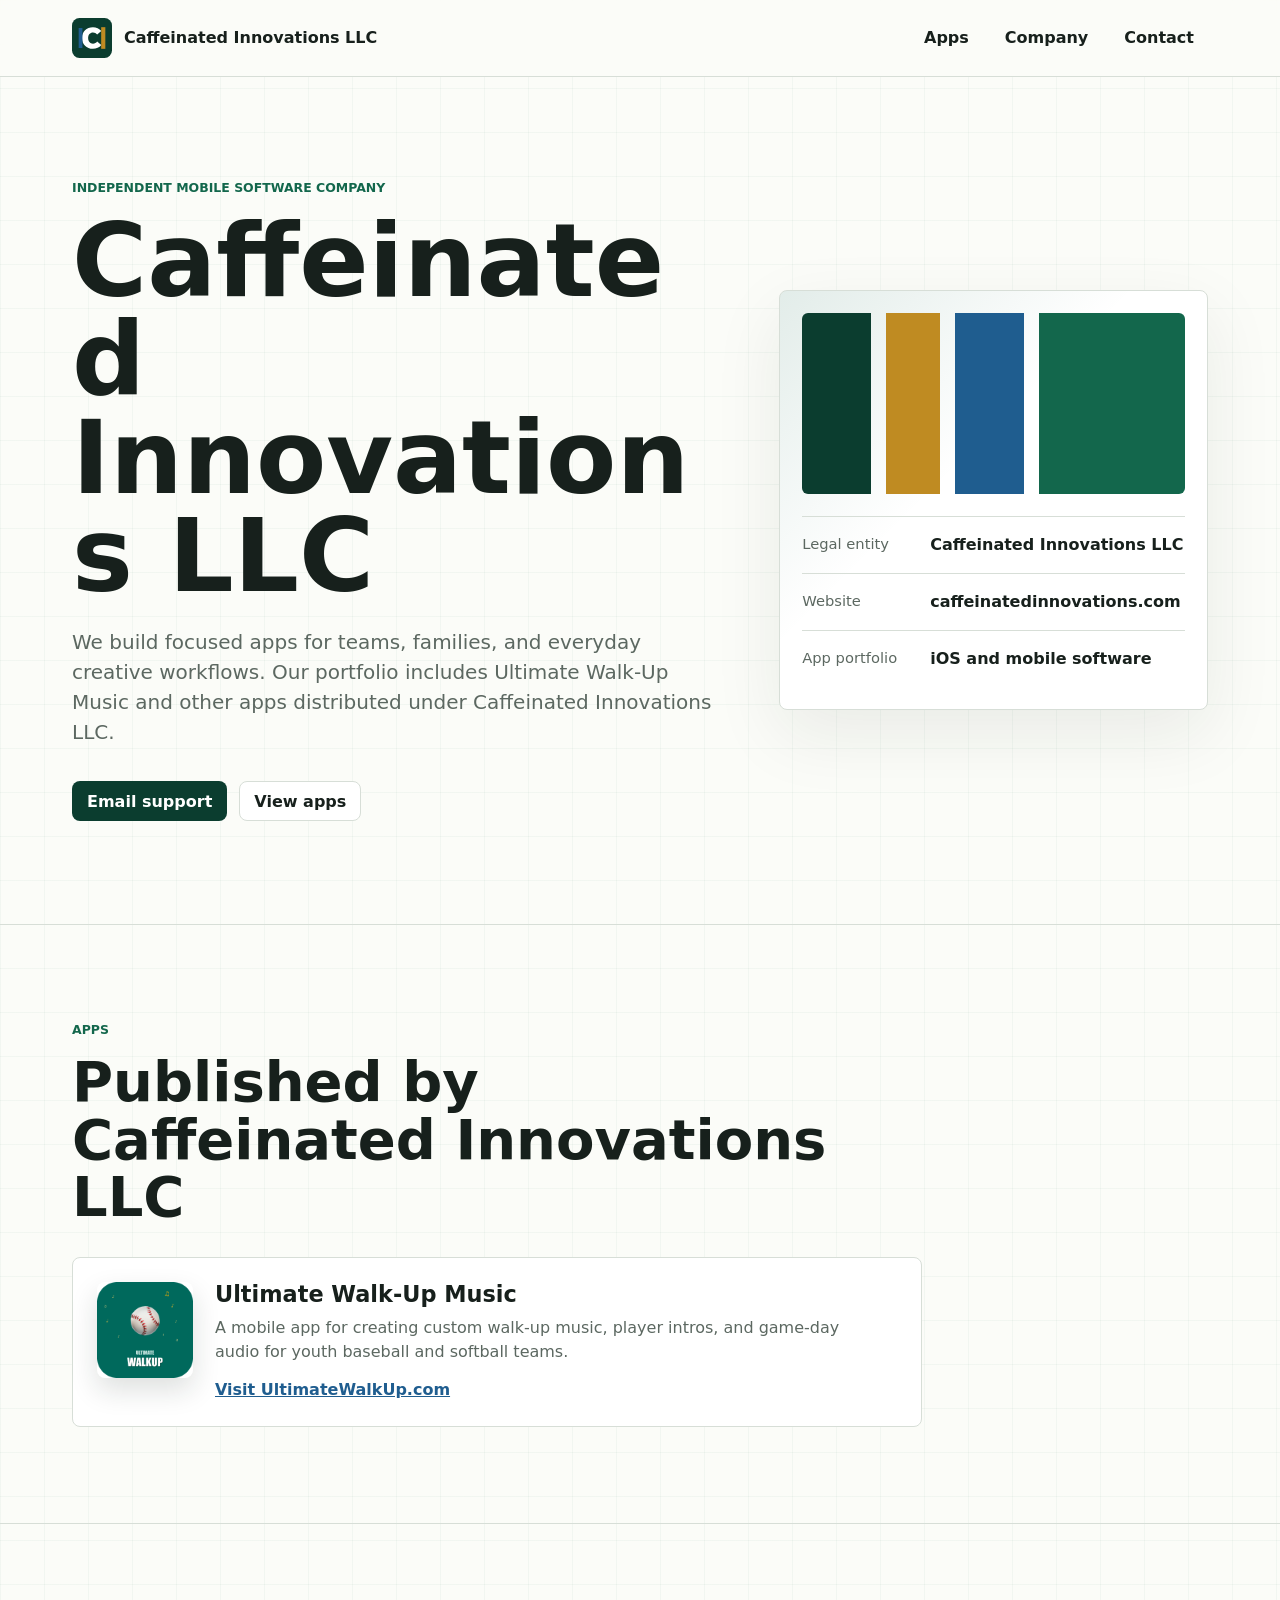
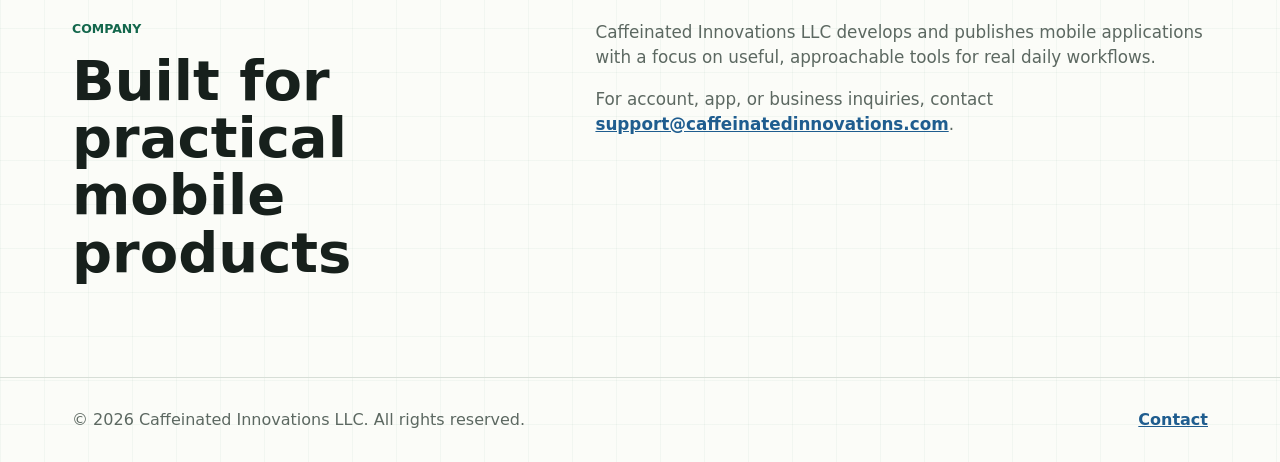
==== index.html @ 55967fbc "Add Caffeinated Innovations company site" ====
<!doctype html>
<html lang="en">
  <head>
    <meta charset="utf-8">
    <meta name="viewport" content="width=device-width, initial-scale=1">
    <title>Caffeinated Innovations LLC</title>
    <meta
      name="description"
      content="Caffeinated Innovations LLC is an independent software company building mobile apps, including Ultimate Walk-Up Music."
    >
    <meta property="og:title" content="Caffeinated Innovations LLC">
    <meta
      property="og:description"
      content="Independent software company building practical mobile apps, including Ultimate Walk-Up Music."
    >
    <meta property="og:type" content="website">
    <meta property="og:url" content="https://caffeinatedinnovations.com/">
    <link rel="canonical" href="https://caffeinatedinnovations.com/">
    <link rel="icon" href="assets/company-mark.svg" type="image/svg+xml">
    <link rel="stylesheet" href="styles.css">
  </head>
  <body>
    <header class="site-header">
      <a class="brand" href="/" aria-label="Caffeinated Innovations home">
        <img src="assets/company-mark.svg" alt="" width="40" height="40">
        <span>Caffeinated Innovations LLC</span>
      </a>
      <nav aria-label="Primary navigation">
        <a href="#apps">Apps</a>
        <a href="#company">Company</a>
        <a href="mailto:support@caffeinatedinnovations.com">Contact</a>
      </nav>
    </header>

    <main>
      <section class="hero" aria-labelledby="company-title">
        <div class="hero-copy">
          <p class="eyebrow">Independent mobile software company</p>
          <h1 id="company-title">Caffeinated Innovations LLC</h1>
          <p class="intro">
            We build focused apps for teams, families, and everyday creative
            workflows. Our portfolio includes Ultimate Walk-Up Music and other
            apps distributed under Caffeinated Innovations LLC.
          </p>
          <div class="hero-actions" aria-label="Company contact options">
            <a class="button primary" href="mailto:support@caffeinatedinnovations.com">
              Email support
            </a>
            <a class="button secondary" href="#apps">View apps</a>
          </div>
        </div>

        <aside class="identity-panel" aria-label="Company details">
          <div class="detail-row">
            <span>Legal entity</span>
            <strong>Caffeinated Innovations LLC</strong>
          </div>
          <div class="detail-row">
            <span>Website</span>
            <strong>caffeinatedinnovations.com</strong>
          </div>
          <div class="detail-row">
            <span>App portfolio</span>
            <strong>iOS and mobile software</strong>
          </div>
        </aside>
      </section>

      <section id="apps" class="section" aria-labelledby="apps-title">
        <div class="section-heading">
          <p class="eyebrow">Apps</p>
          <h2 id="apps-title">Published by Caffeinated Innovations LLC</h2>
        </div>

        <div class="app-card">
          <img
            class="app-icon"
            src="assets/ultimate-walk-up-icon.png"
            alt="Ultimate Walk-Up Music app icon"
            width="96"
            height="96"
          >
          <div class="app-copy">
            <h3>Ultimate Walk-Up Music</h3>
            <p>
              A mobile app for creating custom walk-up music, player intros,
              and game-day audio for youth baseball and softball teams.
            </p>
            <a href="https://ultimatewalkup.com/">Visit UltimateWalkUp.com</a>
          </div>
        </div>
      </section>

      <section id="company" class="section split" aria-labelledby="company-info-title">
        <div>
          <p class="eyebrow">Company</p>
          <h2 id="company-info-title">Built for practical mobile products</h2>
        </div>
        <div class="company-copy">
          <p>
            Caffeinated Innovations LLC develops and publishes mobile
            applications with a focus on useful, approachable tools for real
            daily workflows.
          </p>
          <p>
            For account, app, or business inquiries, contact
            <a href="mailto:support@caffeinatedinnovations.com">support@caffeinatedinnovations.com</a>.
          </p>
        </div>
      </section>
    </main>

    <footer>
      <span>&copy; 2026 Caffeinated Innovations LLC. All rights reserved.</span>
      <a href="mailto:support@caffeinatedinnovations.com">Contact</a>
    </footer>
  </body>
</html>
---- styles.css ----
:root {
  color-scheme: light;
  --ink: #17201c;
  --muted: #5c6861;
  --line: #d7ded7;
  --paper: #fbfcf8;
  --white: #ffffff;
  --green: #13674c;
  --green-dark: #0b3d2f;
  --gold: #bf8b22;
  --blue: #1f5d8f;
}

* {
  box-sizing: border-box;
}

html {
  scroll-behavior: smooth;
  max-width: 100%;
  overflow-x: hidden;
}

body {
  margin: 0;
  font-family: Inter, ui-sans-serif, system-ui, -apple-system, BlinkMacSystemFont, "Segoe UI", sans-serif;
  color: var(--ink);
  background:
    linear-gradient(90deg, rgba(19, 103, 76, 0.04) 1px, transparent 1px),
    linear-gradient(180deg, rgba(19, 103, 76, 0.04) 1px, transparent 1px),
    var(--paper);
  background-size: 44px 44px;
  line-height: 1.5;
  -webkit-font-smoothing: antialiased;
  max-width: 100%;
  overflow-x: hidden;
}

a {
  color: inherit;
}

.site-header {
  min-height: 76px;
  display: flex;
  align-items: center;
  justify-content: space-between;
  gap: 24px;
  padding: 18px clamp(20px, 6vw, 72px);
  border-bottom: 1px solid var(--line);
  background: rgba(251, 252, 248, 0.92);
  backdrop-filter: blur(14px);
  position: sticky;
  top: 0;
  z-index: 10;
}

.brand {
  display: inline-flex;
  align-items: center;
  gap: 12px;
  min-width: 0;
  color: var(--ink);
  font-weight: 800;
  text-decoration: none;
}

.brand span {
  overflow: hidden;
  text-overflow: ellipsis;
  white-space: nowrap;
}

.brand img {
  display: block;
  flex: 0 0 auto;
}

nav {
  display: flex;
  align-items: center;
  gap: 8px;
  flex-wrap: wrap;
  justify-content: flex-end;
}

nav a,
.button {
  display: inline-flex;
  align-items: center;
  justify-content: center;
  min-height: 40px;
  padding: 9px 14px;
  border-radius: 8px;
  color: var(--ink);
  font-weight: 700;
  text-decoration: none;
  line-height: 1.2;
  text-align: center;
  overflow-wrap: anywhere;
  white-space: normal;
}

nav a:hover {
  background: #eef4ee;
}

.hero {
  display: grid;
  grid-template-columns: minmax(0, 1.2fr) minmax(300px, 0.8fr);
  gap: clamp(28px, 5vw, 72px);
  align-items: stretch;
  min-height: calc(100vh - 76px);
  padding: clamp(54px, 8vw, 110px) clamp(20px, 6vw, 72px);
}

.hero-copy {
  align-self: center;
  min-width: 0;
  max-width: 820px;
}

.eyebrow {
  margin: 0 0 14px;
  color: var(--green);
  font-size: 0.78rem;
  font-weight: 800;
  letter-spacing: 0;
  text-transform: uppercase;
}

h1,
h2,
h3,
p {
  margin-top: 0;
}

h1 {
  max-width: 790px;
  margin-bottom: 22px;
  font-size: 6.4rem;
  line-height: 0.96;
  letter-spacing: 0;
  overflow-wrap: anywhere;
}

h2 {
  margin-bottom: 0;
  font-size: 3.5rem;
  line-height: 1.02;
  letter-spacing: 0;
}

h3 {
  margin-bottom: 8px;
  font-size: 1.4rem;
  line-height: 1.15;
}

.intro {
  max-width: 720px;
  color: var(--muted);
  font-size: 1.25rem;
}

.hero-actions {
  display: flex;
  gap: 12px;
  flex-wrap: wrap;
  margin-top: 34px;
}

.button {
  border: 1px solid transparent;
}

.button.primary {
  background: var(--green-dark);
  color: var(--white);
}

.button.primary:hover {
  background: var(--green);
}

.button.secondary {
  border-color: var(--line);
  background: var(--white);
}

.button.secondary:hover {
  border-color: #b7c5ba;
}

.identity-panel {
  display: flex;
  flex-direction: column;
  justify-content: flex-end;
  gap: 0;
  align-self: center;
  min-width: 0;
  min-height: 420px;
  padding: 22px;
  border: 1px solid var(--line);
  border-radius: 8px;
  background:
    linear-gradient(135deg, rgba(19, 103, 76, 0.12), transparent 42%),
    var(--white);
  box-shadow: 0 24px 70px rgba(23, 32, 28, 0.08);
  overflow: hidden;
}

.identity-panel::before {
  content: "";
  display: block;
  flex: 1;
  min-height: 150px;
  margin-bottom: 22px;
  border-radius: 6px;
  background:
    linear-gradient(90deg, var(--green-dark) 0 18%, transparent 18% 22%, var(--gold) 22% 36%, transparent 36% 40%, var(--blue) 40% 58%, transparent 58% 62%, var(--green) 62% 100%);
}

.detail-row {
  display: grid;
  grid-template-columns: 110px minmax(0, 1fr);
  gap: 18px;
  padding: 16px 0;
  border-top: 1px solid var(--line);
}

.detail-row span {
  color: var(--muted);
  font-size: 0.92rem;
}

.detail-row strong {
  min-width: 0;
  overflow-wrap: anywhere;
}

.section {
  padding: clamp(56px, 8vw, 96px) clamp(20px, 6vw, 72px);
  border-top: 1px solid var(--line);
}

.section-heading {
  max-width: 780px;
  margin-bottom: 32px;
}

.app-card {
  display: grid;
  grid-template-columns: 96px minmax(0, 1fr);
  gap: 22px;
  max-width: 850px;
  padding: 24px;
  border: 1px solid var(--line);
  border-radius: 8px;
  background: var(--white);
}

.app-icon {
  width: 96px;
  height: 96px;
  border-radius: 8px;
  box-shadow: 0 12px 28px rgba(23, 32, 28, 0.14);
}

.app-copy p,
.company-copy p {
  color: var(--muted);
}

.app-copy,
.company-copy {
  min-width: 0;
}

.app-copy p {
  max-width: 650px;
  margin-bottom: 14px;
}

.app-copy a,
.company-copy a,
footer a {
  color: var(--blue);
  font-weight: 800;
}

.split {
  display: grid;
  grid-template-columns: minmax(0, 0.75fr) minmax(0, 1fr);
  gap: clamp(28px, 5vw, 72px);
}

.company-copy {
  max-width: 720px;
  font-size: 1.05rem;
}

footer {
  display: flex;
  align-items: center;
  justify-content: space-between;
  gap: 18px;
  flex-wrap: wrap;
  padding: 30px clamp(20px, 6vw, 72px);
  border-top: 1px solid var(--line);
  color: var(--muted);
}

@media (max-width: 820px) {
  .site-header {
    align-items: flex-start;
    flex-direction: column;
  }

  nav {
    justify-content: flex-start;
  }

  .hero,
  .split {
    grid-template-columns: 1fr;
  }

  .hero {
    min-height: 0;
  }

  .identity-panel {
    min-height: 340px;
  }

  h1 {
    font-size: 4.4rem;
  }

  h2 {
    font-size: 2.6rem;
  }
}

@media (max-width: 540px) {
  .brand span {
    white-space: normal;
  }

  nav a,
  .button {
    width: 100%;
  }

  nav {
    width: 100%;
  }

  .hero-actions {
    align-items: stretch;
    flex-direction: column;
  }

  .app-card {
    grid-template-columns: 1fr;
  }

  h1 {
    font-size: 2.85rem;
    line-height: 1;
  }

  h2 {
    font-size: 2.1rem;
  }

  .intro {
    font-size: 1.05rem;
  }

  .identity-panel {
    padding: 20px;
  }

  .detail-row {
    grid-template-columns: 1fr;
    gap: 4px;
  }
}
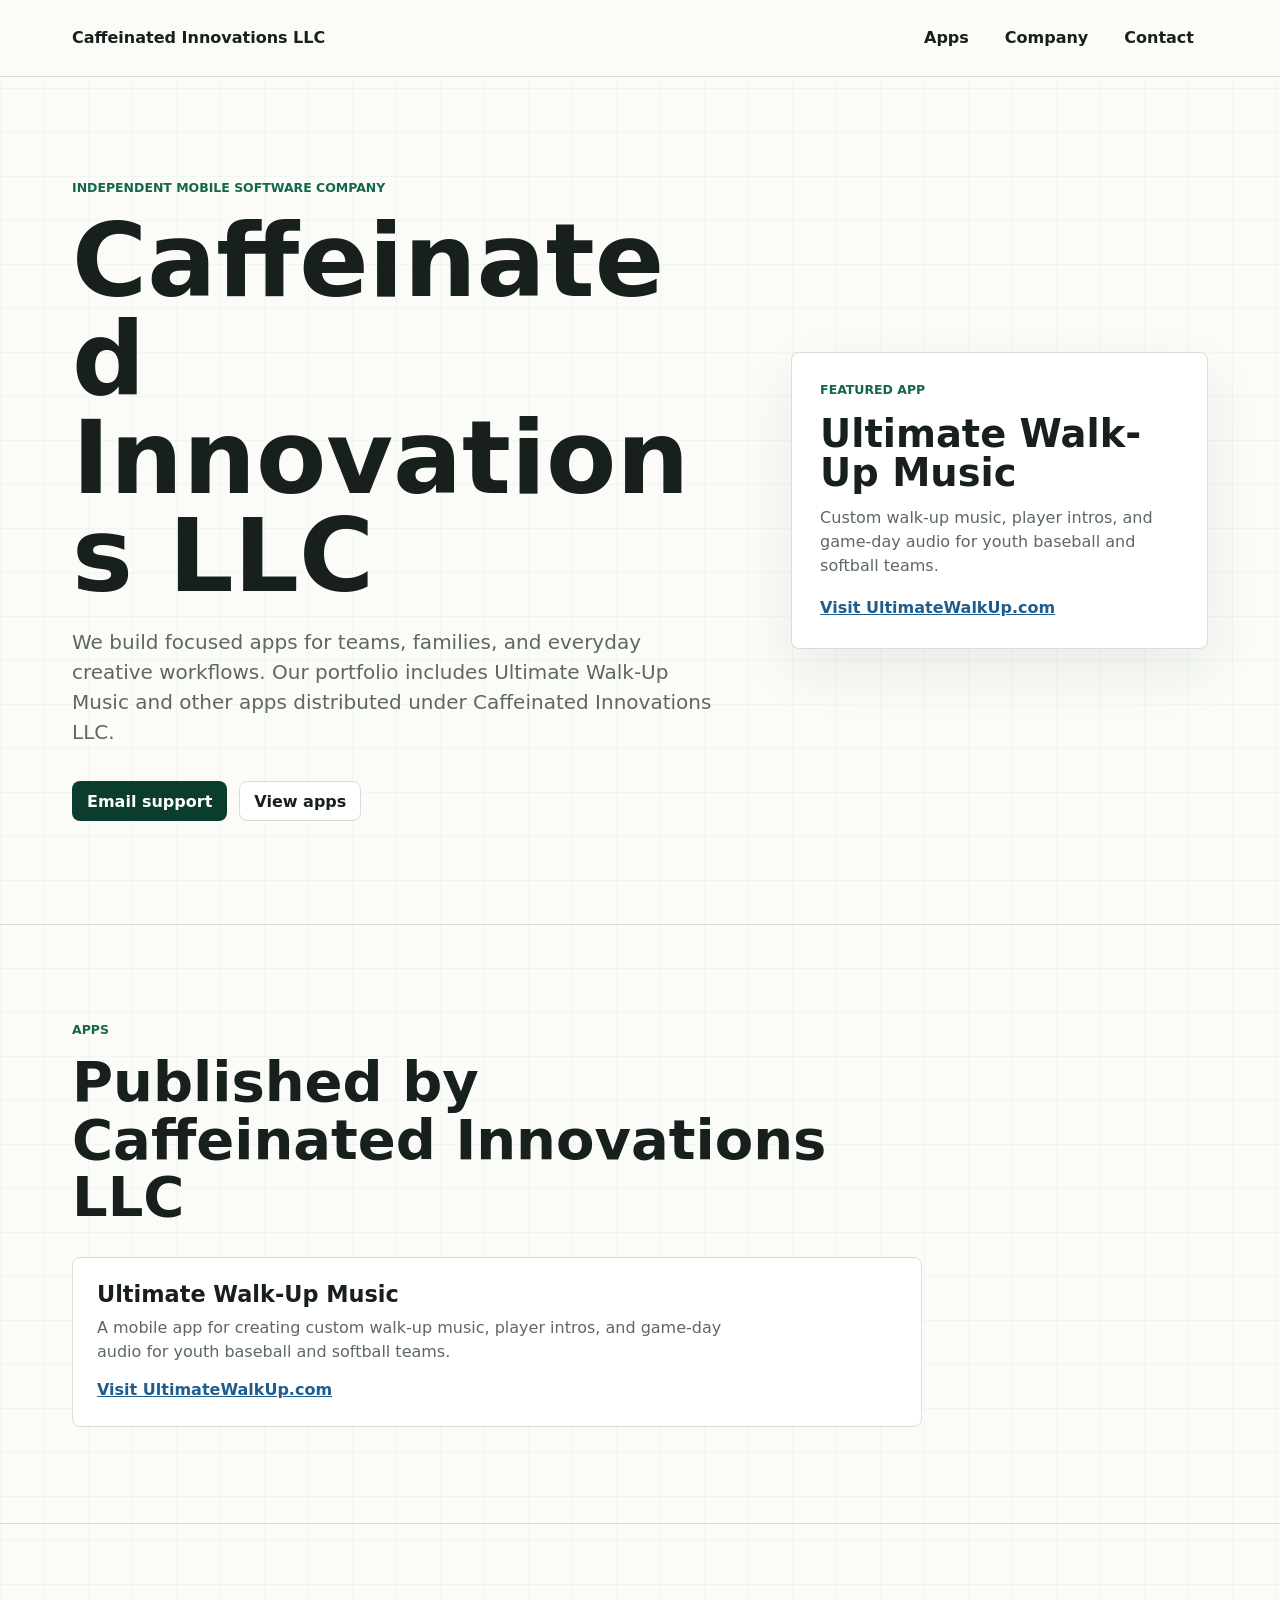
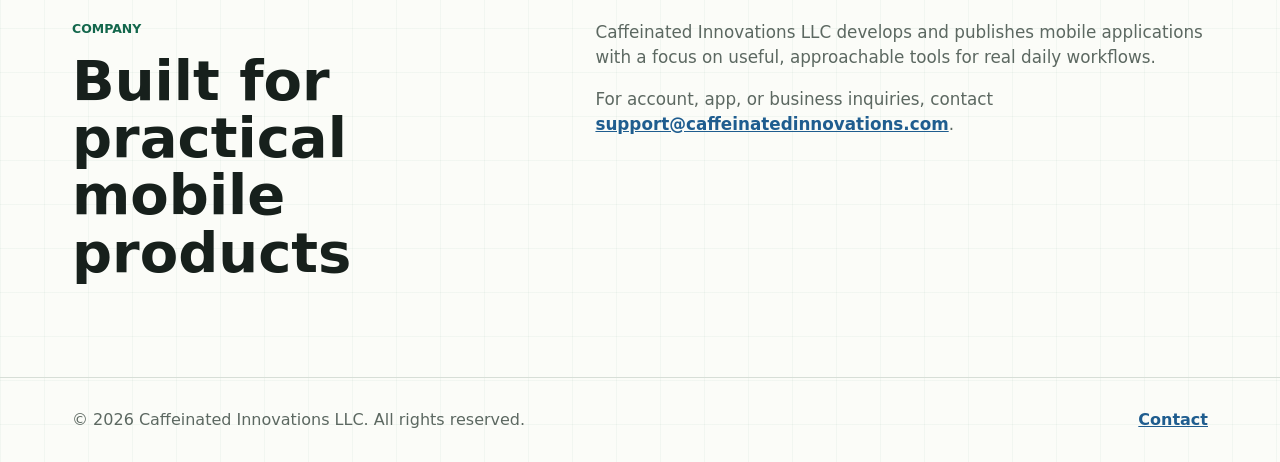
==== commit 1e540df8: "Simplify company site presentation" ====
--- a/index.html
+++ b/index.html
@@ -16,13 +16,11 @@
     <meta property="og:type" content="website">
     <meta property="og:url" content="https://caffeinatedinnovations.com/">
     <link rel="canonical" href="https://caffeinatedinnovations.com/">
-    <link rel="icon" href="assets/company-mark.svg" type="image/svg+xml">
     <link rel="stylesheet" href="styles.css">
   </head>
   <body>
     <header class="site-header">
       <a class="brand" href="/" aria-label="Caffeinated Innovations home">
-        <img src="assets/company-mark.svg" alt="" width="40" height="40">
         <span>Caffeinated Innovations LLC</span>
       </a>
       <nav aria-label="Primary navigation">
@@ -50,19 +48,14 @@
           </div>
         </div>
 
-        <aside class="identity-panel" aria-label="Company details">
-          <div class="detail-row">
-            <span>Legal entity</span>
-            <strong>Caffeinated Innovations LLC</strong>
-          </div>
-          <div class="detail-row">
-            <span>Website</span>
-            <strong>caffeinatedinnovations.com</strong>
-          </div>
-          <div class="detail-row">
-            <span>App portfolio</span>
-            <strong>iOS and mobile software</strong>
-          </div>
+        <aside class="app-highlight" aria-labelledby="featured-app-title">
+          <p class="eyebrow">Featured app</p>
+          <h2 id="featured-app-title">Ultimate Walk-Up Music</h2>
+          <p>
+            Custom walk-up music, player intros, and game-day audio for youth
+            baseball and softball teams.
+          </p>
+          <a href="https://ultimatewalkup.com/">Visit UltimateWalkUp.com</a>
         </aside>
       </section>
 
@@ -73,21 +66,12 @@
         </div>
 
         <div class="app-card">
-          <img
-            class="app-icon"
-            src="assets/ultimate-walk-up-icon.png"
-            alt="Ultimate Walk-Up Music app icon"
-            width="96"
-            height="96"
-          >
-          <div class="app-copy">
-            <h3>Ultimate Walk-Up Music</h3>
-            <p>
-              A mobile app for creating custom walk-up music, player intros,
-              and game-day audio for youth baseball and softball teams.
-            </p>
-            <a href="https://ultimatewalkup.com/">Visit UltimateWalkUp.com</a>
-          </div>
+          <h3>Ultimate Walk-Up Music</h3>
+          <p>
+            A mobile app for creating custom walk-up music, player intros,
+            and game-day audio for youth baseball and softball teams.
+          </p>
+          <a href="https://ultimatewalkup.com/">Visit UltimateWalkUp.com</a>
         </div>
       </section>
 
--- a/styles.css
+++ b/styles.css
@@ -7,7 +7,6 @@
   --white: #ffffff;
   --green: #13674c;
   --green-dark: #0b3d2f;
-  --gold: #bf8b22;
   --blue: #1f5d8f;
 }
 
@@ -71,11 +70,6 @@
   white-space: nowrap;
 }
 
-.brand img {
-  display: block;
-  flex: 0 0 auto;
-}
-
 nav {
   display: flex;
   align-items: center;
@@ -107,9 +101,9 @@
 
 .hero {
   display: grid;
-  grid-template-columns: minmax(0, 1.2fr) minmax(300px, 0.8fr);
+  grid-template-columns: minmax(0, 1.1fr) minmax(280px, 0.7fr);
   gap: clamp(28px, 5vw, 72px);
-  align-items: stretch;
+  align-items: center;
   min-height: calc(100vh - 76px);
   padding: clamp(54px, 8vw, 110px) clamp(20px, 6vw, 72px);
 }
@@ -117,6 +111,7 @@
 .hero-copy {
   align-self: center;
   min-width: 0;
+  width: 100%;
   max-width: 820px;
 }
 
@@ -193,51 +188,30 @@
   border-color: #b7c5ba;
 }
 
-.identity-panel {
-  display: flex;
-  flex-direction: column;
-  justify-content: flex-end;
-  gap: 0;
+.app-highlight {
   align-self: center;
   min-width: 0;
-  min-height: 420px;
-  padding: 22px;
+  width: 100%;
+  padding: 28px;
   border: 1px solid var(--line);
   border-radius: 8px;
-  background:
-    linear-gradient(135deg, rgba(19, 103, 76, 0.12), transparent 42%),
-    var(--white);
-  box-shadow: 0 24px 70px rgba(23, 32, 28, 0.08);
-  overflow: hidden;
-}
-
-.identity-panel::before {
-  content: "";
-  display: block;
-  flex: 1;
-  min-height: 150px;
-  margin-bottom: 22px;
-  border-radius: 6px;
-  background:
-    linear-gradient(90deg, var(--green-dark) 0 18%, transparent 18% 22%, var(--gold) 22% 36%, transparent 36% 40%, var(--blue) 40% 58%, transparent 58% 62%, var(--green) 62% 100%);
-}
-
-.detail-row {
-  display: grid;
-  grid-template-columns: 110px minmax(0, 1fr);
-  gap: 18px;
-  padding: 16px 0;
-  border-top: 1px solid var(--line);
-}
-
-.detail-row span {
+  background: var(--white);
+  box-shadow: 0 22px 60px rgba(23, 32, 28, 0.08);
+}
+
+.app-highlight h2 {
+  margin-bottom: 14px;
+  font-size: 2.4rem;
+}
+
+.app-highlight p:not(.eyebrow) {
   color: var(--muted);
-  font-size: 0.92rem;
-}
-
-.detail-row strong {
-  min-width: 0;
-  overflow-wrap: anywhere;
+  margin-bottom: 18px;
+}
+
+.app-highlight a {
+  color: var(--blue);
+  font-weight: 800;
 }
 
 .section {
@@ -251,9 +225,7 @@
 }
 
 .app-card {
-  display: grid;
-  grid-template-columns: 96px minmax(0, 1fr);
-  gap: 22px;
+  display: block;
   max-width: 850px;
   padding: 24px;
   border: 1px solid var(--line);
@@ -261,29 +233,21 @@
   background: var(--white);
 }
 
-.app-icon {
-  width: 96px;
-  height: 96px;
-  border-radius: 8px;
-  box-shadow: 0 12px 28px rgba(23, 32, 28, 0.14);
-}
-
-.app-copy p,
+.app-card p,
 .company-copy p {
   color: var(--muted);
 }
 
-.app-copy,
 .company-copy {
   min-width: 0;
 }
 
-.app-copy p {
+.app-card p {
   max-width: 650px;
   margin-bottom: 14px;
 }
 
-.app-copy a,
+.app-card a,
 .company-copy a,
 footer a {
   color: var(--blue);
@@ -331,8 +295,10 @@
     min-height: 0;
   }
 
-  .identity-panel {
-    min-height: 340px;
+  .hero-copy,
+  .app-highlight,
+  .intro {
+    max-width: 100%;
   }
 
   h1 {
@@ -363,8 +329,9 @@
     flex-direction: column;
   }
 
-  .app-card {
-    grid-template-columns: 1fr;
+  .hero-copy,
+  .app-highlight {
+    width: min(330px, 100%);
   }
 
   h1 {
@@ -380,12 +347,4 @@
     font-size: 1.05rem;
   }
 
-  .identity-panel {
-    padding: 20px;
-  }
-
-  .detail-row {
-    grid-template-columns: 1fr;
-    gap: 4px;
-  }
-}
+}
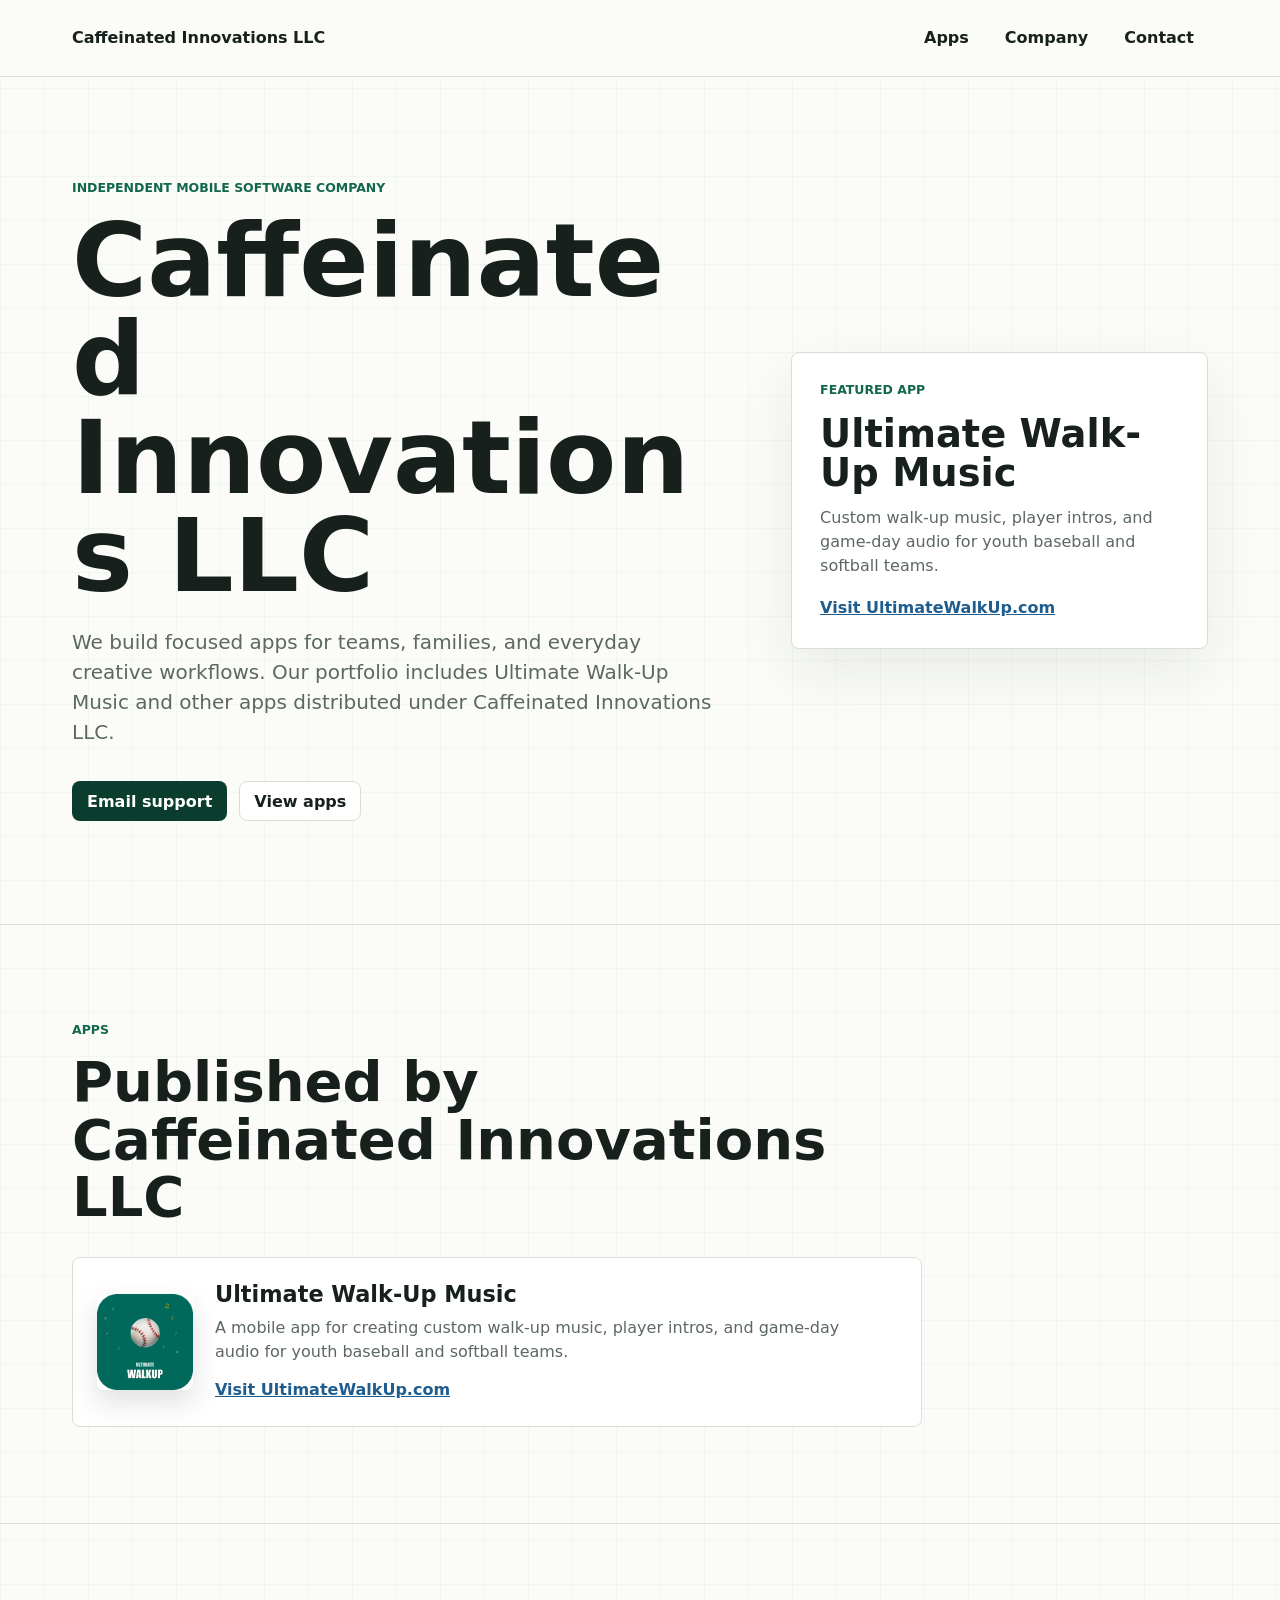
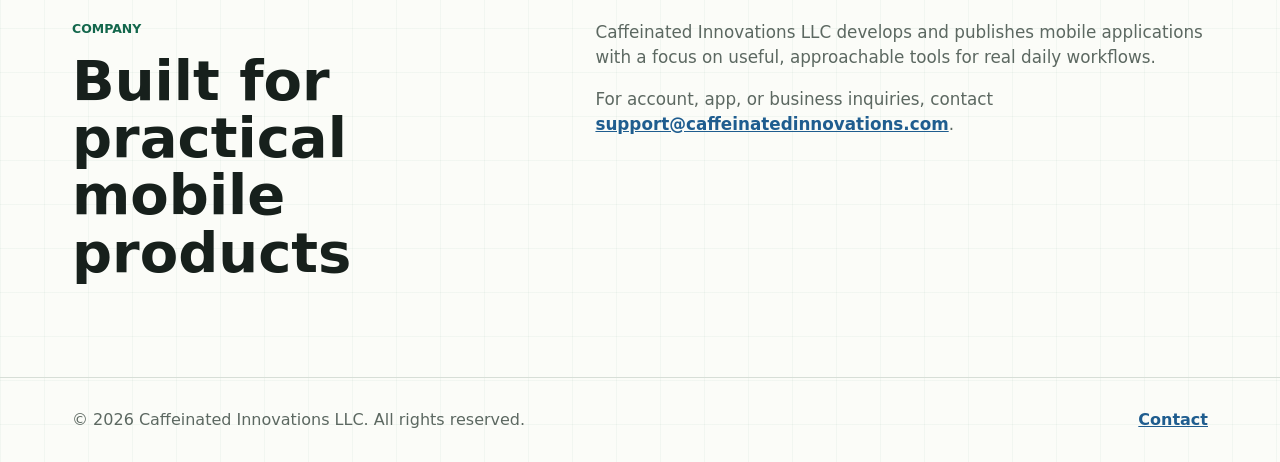
==== commit 7a6e105b: "Restore Ultimate Walk-Up app icon" ====
--- a/index.html
+++ b/index.html
@@ -66,12 +66,21 @@
         </div>
 
         <div class="app-card">
-          <h3>Ultimate Walk-Up Music</h3>
-          <p>
-            A mobile app for creating custom walk-up music, player intros,
-            and game-day audio for youth baseball and softball teams.
-          </p>
-          <a href="https://ultimatewalkup.com/">Visit UltimateWalkUp.com</a>
+          <img
+            class="app-icon"
+            src="assets/ultimate-walk-up-icon.png"
+            alt="Ultimate Walk-Up Music app icon"
+            width="96"
+            height="96"
+          >
+          <div class="app-copy">
+            <h3>Ultimate Walk-Up Music</h3>
+            <p>
+              A mobile app for creating custom walk-up music, player intros,
+              and game-day audio for youth baseball and softball teams.
+            </p>
+            <a href="https://ultimatewalkup.com/">Visit UltimateWalkUp.com</a>
+          </div>
         </div>
       </section>
 
--- a/styles.css
+++ b/styles.css
@@ -225,7 +225,10 @@
 }
 
 .app-card {
-  display: block;
+  display: grid;
+  grid-template-columns: 96px minmax(0, 1fr);
+  gap: 22px;
+  align-items: center;
   max-width: 850px;
   padding: 24px;
   border: 1px solid var(--line);
@@ -233,21 +236,30 @@
   background: var(--white);
 }
 
-.app-card p,
+.app-icon {
+  display: block;
+  width: 96px;
+  height: 96px;
+  border-radius: 8px;
+  box-shadow: 0 12px 28px rgba(23, 32, 28, 0.14);
+}
+
+.app-copy,
+.company-copy {
+  min-width: 0;
+}
+
+.app-copy p,
 .company-copy p {
   color: var(--muted);
 }
 
-.company-copy {
-  min-width: 0;
-}
-
-.app-card p {
+.app-copy p {
   max-width: 650px;
   margin-bottom: 14px;
 }
 
-.app-card a,
+.app-copy a,
 .company-copy a,
 footer a {
   color: var(--blue);
@@ -329,6 +341,11 @@
     flex-direction: column;
   }
 
+  .app-card {
+    grid-template-columns: 1fr;
+    align-items: start;
+  }
+
   .hero-copy,
   .app-highlight {
     width: min(330px, 100%);
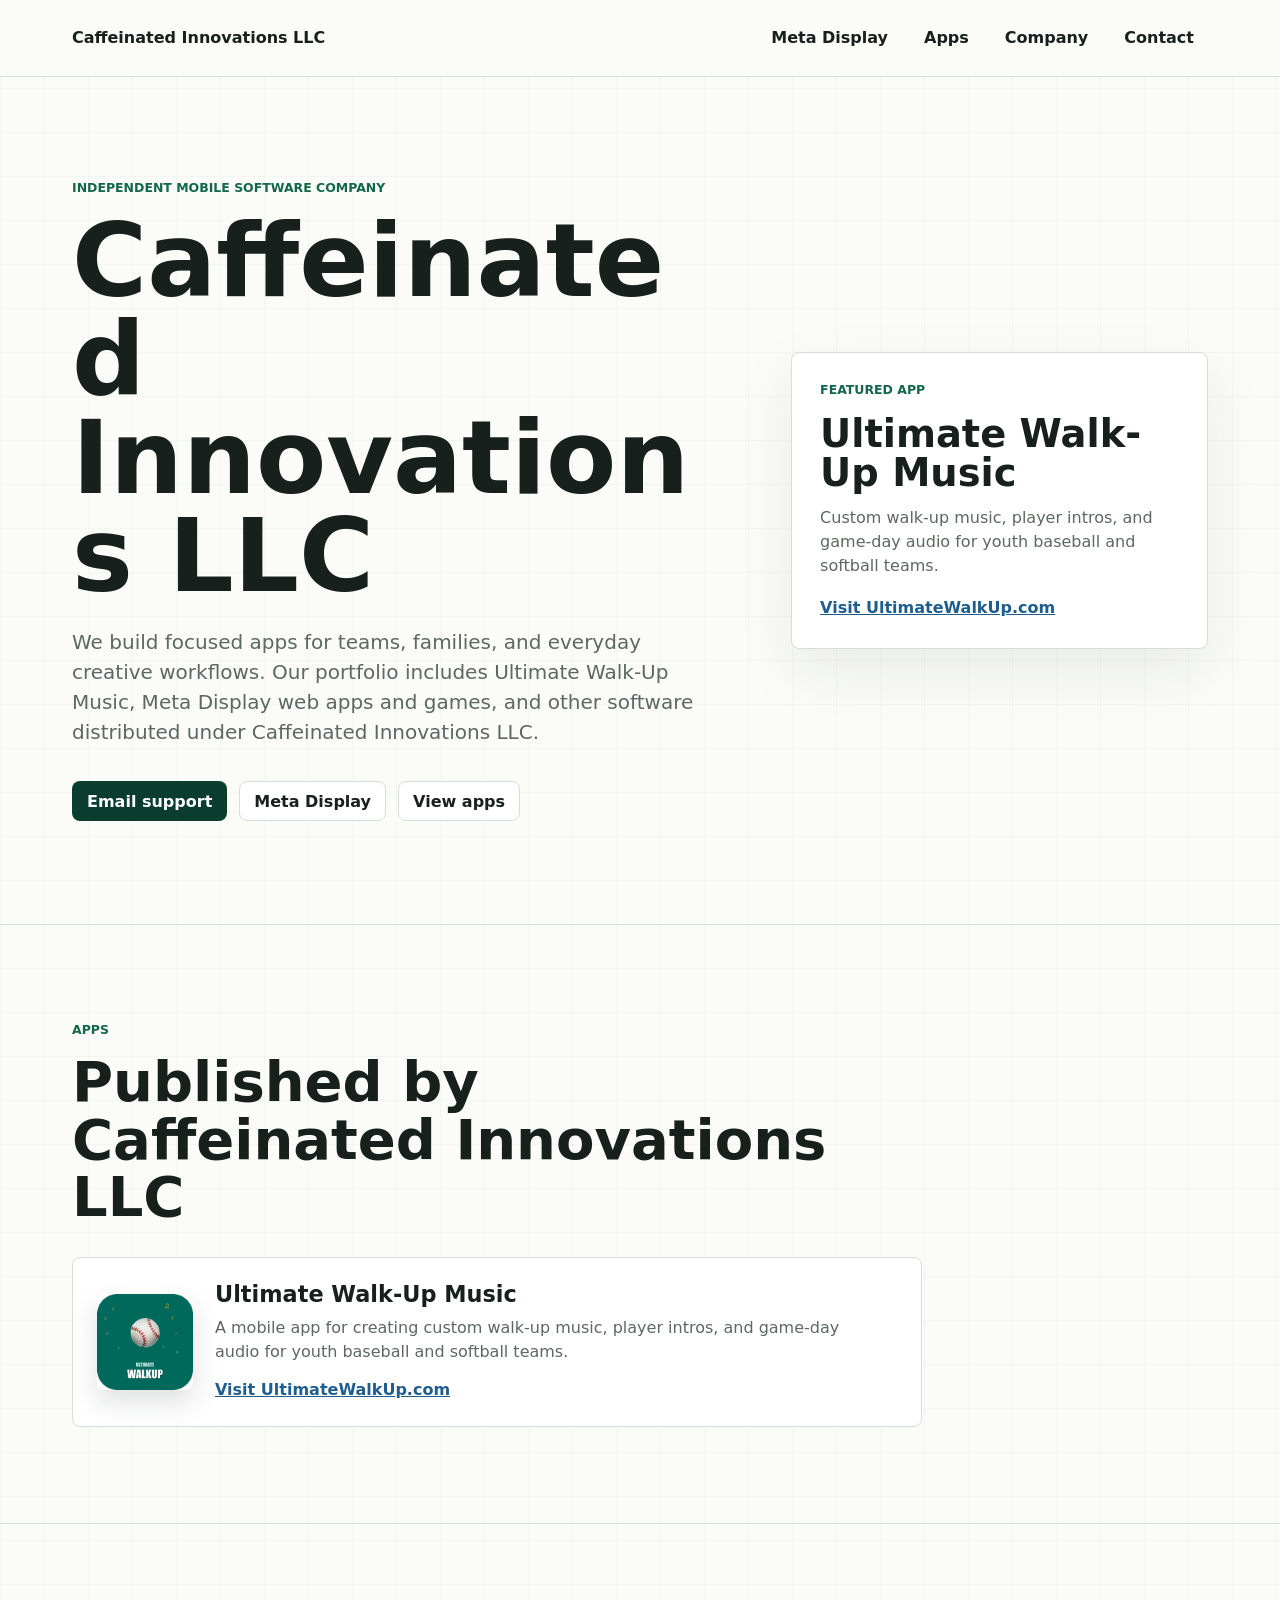
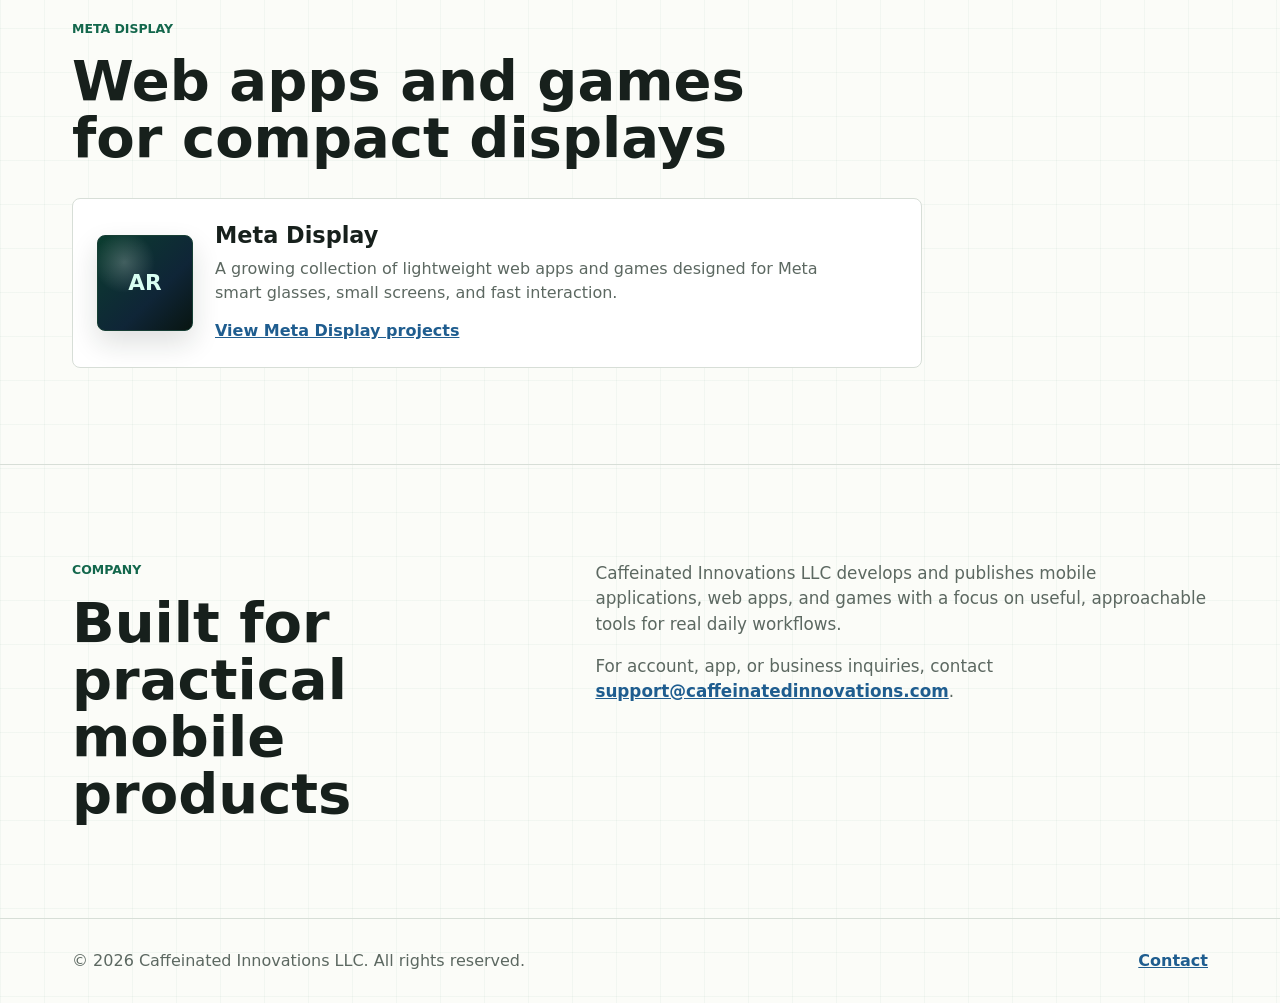
==== commit 584070ea: "Add Meta Display arcade page" ====
--- a/index.html
+++ b/index.html
@@ -6,12 +6,12 @@
     <title>Caffeinated Innovations LLC</title>
     <meta
       name="description"
-      content="Caffeinated Innovations LLC is an independent software company building mobile apps, including Ultimate Walk-Up Music."
+      content="Caffeinated Innovations LLC is an independent software company building mobile apps, web apps, and games, including Ultimate Walk-Up Music."
     >
     <meta property="og:title" content="Caffeinated Innovations LLC">
     <meta
       property="og:description"
-      content="Independent software company building practical mobile apps, including Ultimate Walk-Up Music."
+      content="Independent software company building practical mobile apps, web apps, and games."
     >
     <meta property="og:type" content="website">
     <meta property="og:url" content="https://caffeinatedinnovations.com/">
@@ -24,6 +24,7 @@
         <span>Caffeinated Innovations LLC</span>
       </a>
       <nav aria-label="Primary navigation">
+        <a href="meta-display/">Meta Display</a>
         <a href="#apps">Apps</a>
         <a href="#company">Company</a>
         <a href="mailto:support@caffeinatedinnovations.com">Contact</a>
@@ -37,13 +38,15 @@
           <h1 id="company-title">Caffeinated Innovations LLC</h1>
           <p class="intro">
             We build focused apps for teams, families, and everyday creative
-            workflows. Our portfolio includes Ultimate Walk-Up Music and other
-            apps distributed under Caffeinated Innovations LLC.
+            workflows. Our portfolio includes Ultimate Walk-Up Music, Meta
+            Display web apps and games, and other software distributed under
+            Caffeinated Innovations LLC.
           </p>
           <div class="hero-actions" aria-label="Company contact options">
             <a class="button primary" href="mailto:support@caffeinatedinnovations.com">
               Email support
             </a>
+            <a class="button secondary" href="meta-display/">Meta Display</a>
             <a class="button secondary" href="#apps">View apps</a>
           </div>
         </div>
@@ -84,6 +87,25 @@
         </div>
       </section>
 
+      <section id="meta-display" class="section" aria-labelledby="meta-display-title">
+        <div class="section-heading">
+          <p class="eyebrow">Meta Display</p>
+          <h2 id="meta-display-title">Web apps and games for compact displays</h2>
+        </div>
+
+        <div class="app-card">
+          <div class="app-mark" aria-hidden="true">AR</div>
+          <div class="app-copy">
+            <h3>Meta Display</h3>
+            <p>
+              A growing collection of lightweight web apps and games designed
+              for Meta smart glasses, small screens, and fast interaction.
+            </p>
+            <a href="meta-display/">View Meta Display projects</a>
+          </div>
+        </div>
+      </section>
+
       <section id="company" class="section split" aria-labelledby="company-info-title">
         <div>
           <p class="eyebrow">Company</p>
@@ -92,8 +114,8 @@
         <div class="company-copy">
           <p>
             Caffeinated Innovations LLC develops and publishes mobile
-            applications with a focus on useful, approachable tools for real
-            daily workflows.
+            applications, web apps, and games with a focus on useful,
+            approachable tools for real daily workflows.
           </p>
           <p>
             For account, app, or business inquiries, contact
--- a/styles.css
+++ b/styles.css
@@ -244,6 +244,23 @@
   box-shadow: 0 12px 28px rgba(23, 32, 28, 0.14);
 }
 
+.app-mark {
+  display: grid;
+  width: 96px;
+  height: 96px;
+  place-items: center;
+  border: 1px solid #173f35;
+  border-radius: 8px;
+  color: #d9fff2;
+  background:
+    radial-gradient(circle at 28% 28%, rgba(255, 255, 255, 0.22), transparent 32%),
+    linear-gradient(135deg, var(--green-dark), #0f2537 62%, #081511);
+  box-shadow: 0 12px 28px rgba(23, 32, 28, 0.14);
+  font-size: 1.35rem;
+  font-weight: 900;
+  letter-spacing: 0;
+}
+
 .app-copy,
 .company-copy {
   min-width: 0;
@@ -275,6 +292,10 @@
 .company-copy {
   max-width: 720px;
   font-size: 1.05rem;
+}
+
+.compact-hero {
+  min-height: auto;
 }
 
 footer {
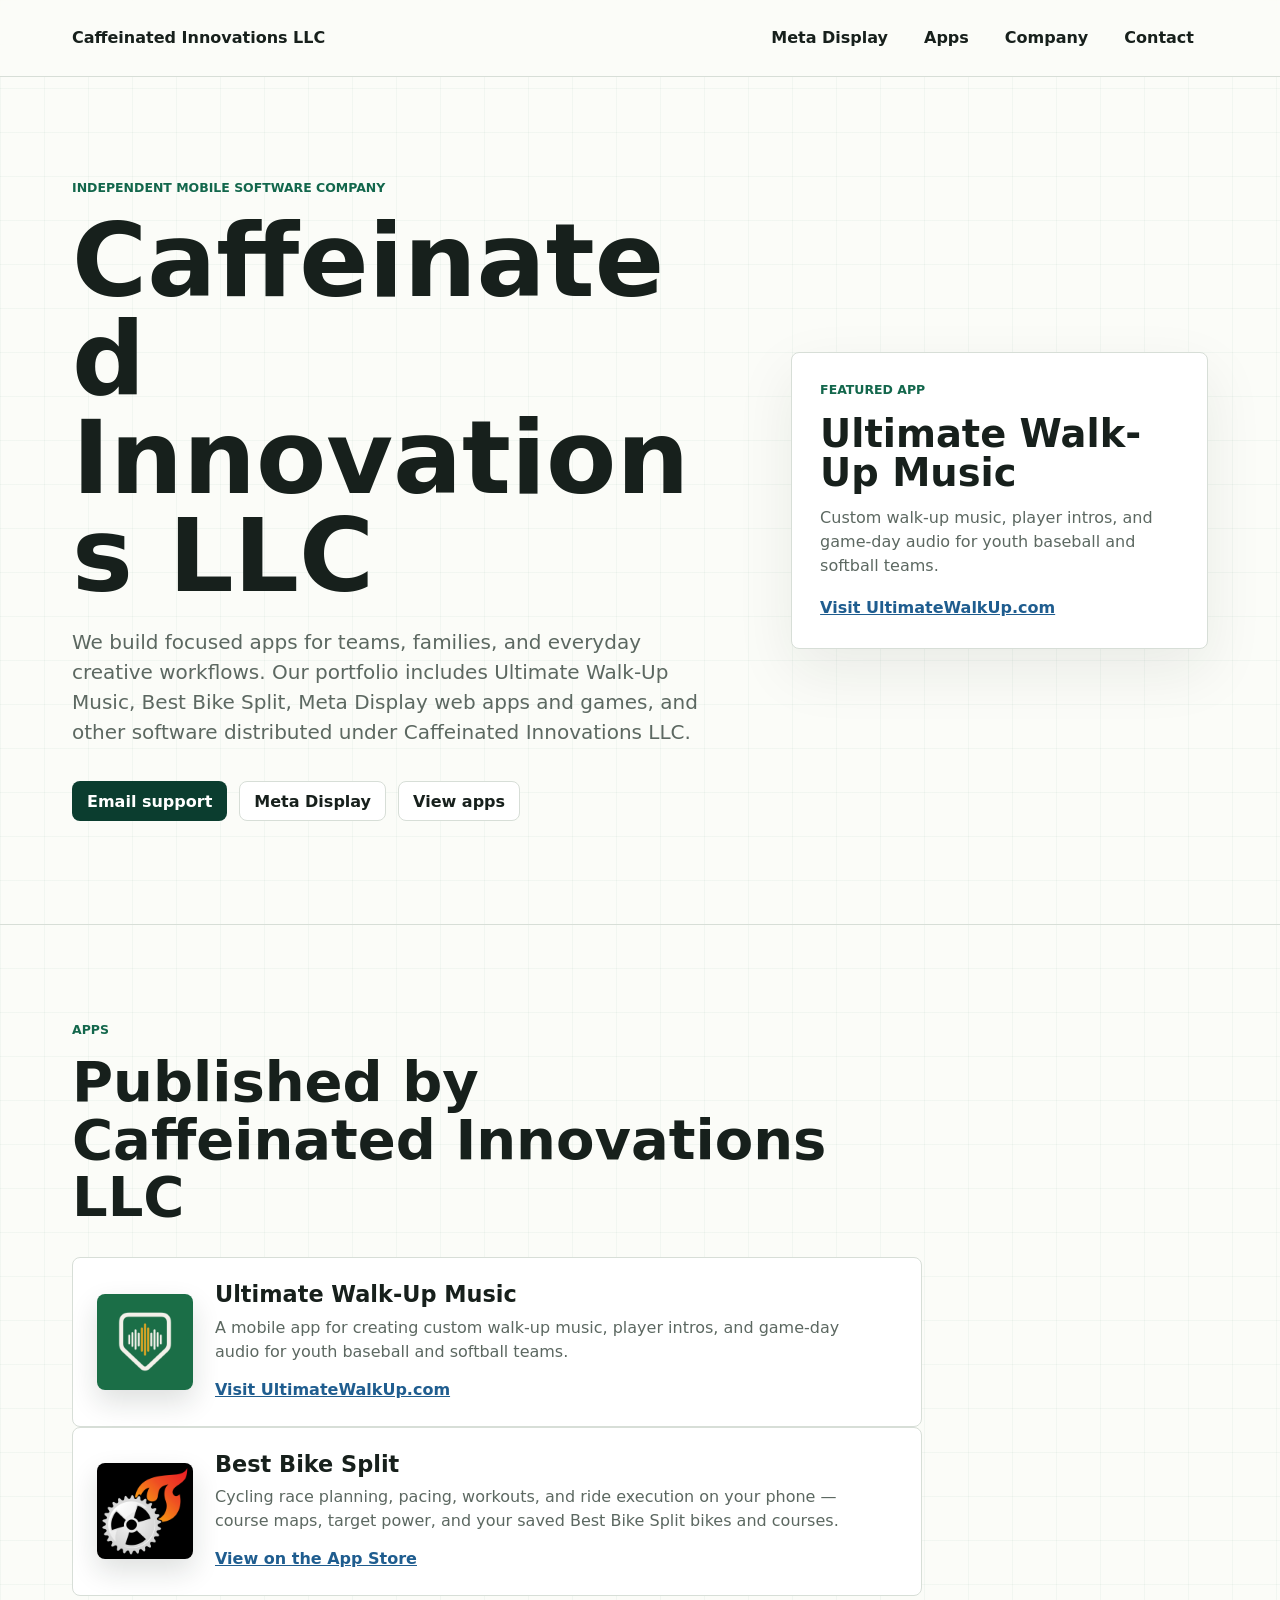
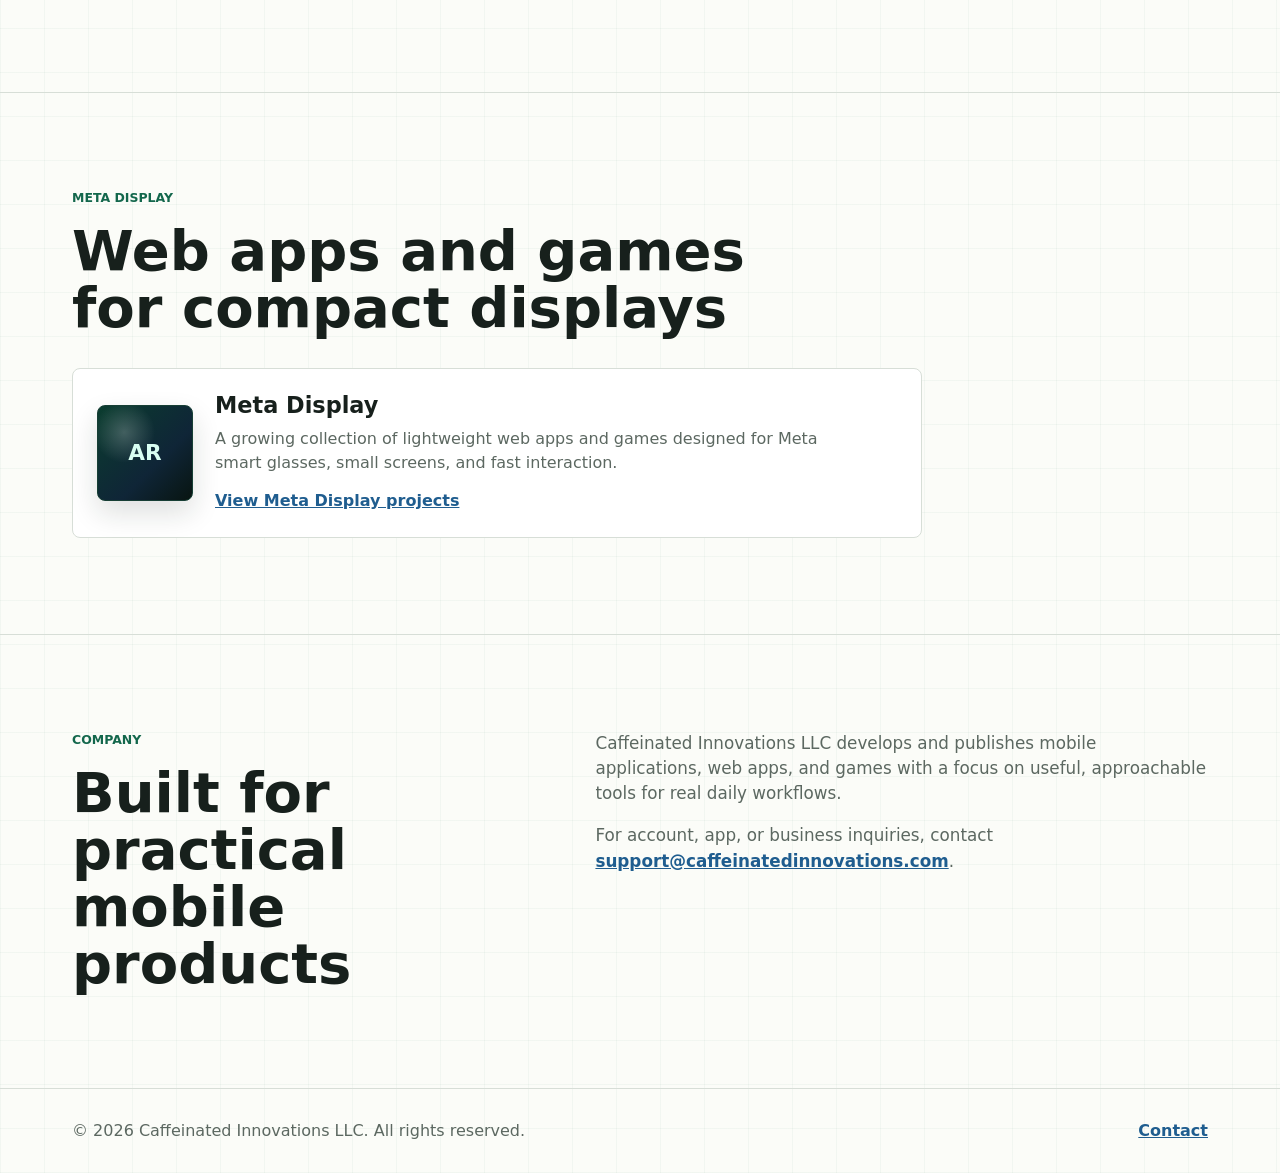
==== commit 7f9faffc: "Update Ultimate Walk-Up icon to current mark; add Best Bike Split to portfolio Co-Authored-By: Claud" ====
--- a/index.html
+++ b/index.html
@@ -6,7 +6,7 @@
     <title>Caffeinated Innovations LLC</title>
     <meta
       name="description"
-      content="Caffeinated Innovations LLC is an independent software company building mobile apps, web apps, and games, including Ultimate Walk-Up Music."
+      content="Caffeinated Innovations LLC is an independent software company building mobile apps, web apps, and games, including Ultimate Walk-Up Music and Best Bike Split."
     >
     <meta property="og:title" content="Caffeinated Innovations LLC">
     <meta
@@ -38,9 +38,9 @@
           <h1 id="company-title">Caffeinated Innovations LLC</h1>
           <p class="intro">
             We build focused apps for teams, families, and everyday creative
-            workflows. Our portfolio includes Ultimate Walk-Up Music, Meta
-            Display web apps and games, and other software distributed under
-            Caffeinated Innovations LLC.
+            workflows. Our portfolio includes Ultimate Walk-Up Music, Best
+            Bike Split, Meta Display web apps and games, and other software
+            distributed under Caffeinated Innovations LLC.
           </p>
           <div class="hero-actions" aria-label="Company contact options">
             <a class="button primary" href="mailto:support@caffeinatedinnovations.com">
@@ -83,6 +83,27 @@
               and game-day audio for youth baseball and softball teams.
             </p>
             <a href="https://ultimatewalkup.com/">Visit UltimateWalkUp.com</a>
+          </div>
+        </div>
+
+        <div class="app-card">
+          <img
+            class="app-icon"
+            src="assets/best-bike-split-icon.png"
+            alt="Best Bike Split app icon"
+            width="96"
+            height="96"
+          >
+          <div class="app-copy">
+            <h3>Best Bike Split</h3>
+            <p>
+              Cycling race planning, pacing, workouts, and ride execution on
+              your phone &mdash; course maps, target power, and your saved
+              Best Bike Split bikes and courses.
+            </p>
+            <a href="https://apps.apple.com/us/app/best-bike-split/id6766100294">
+              View on the App Store
+            </a>
           </div>
         </div>
       </section>
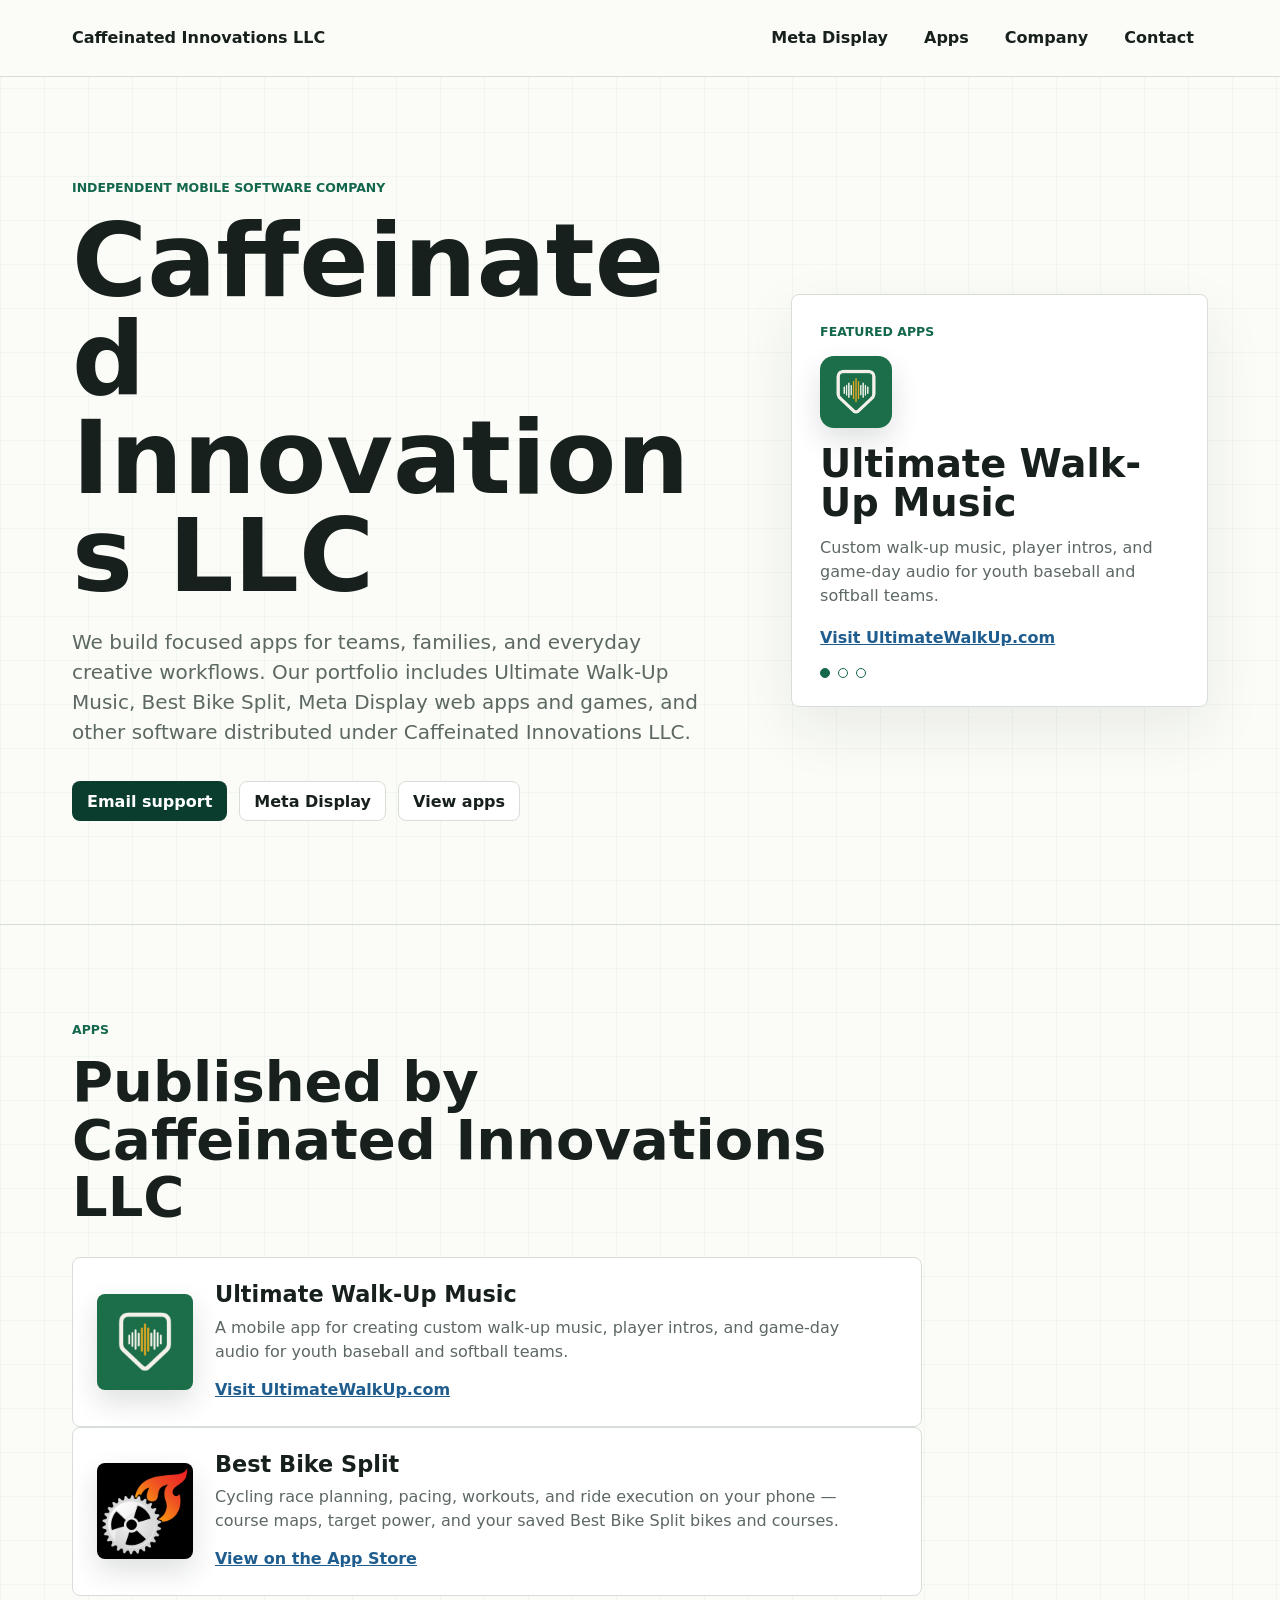
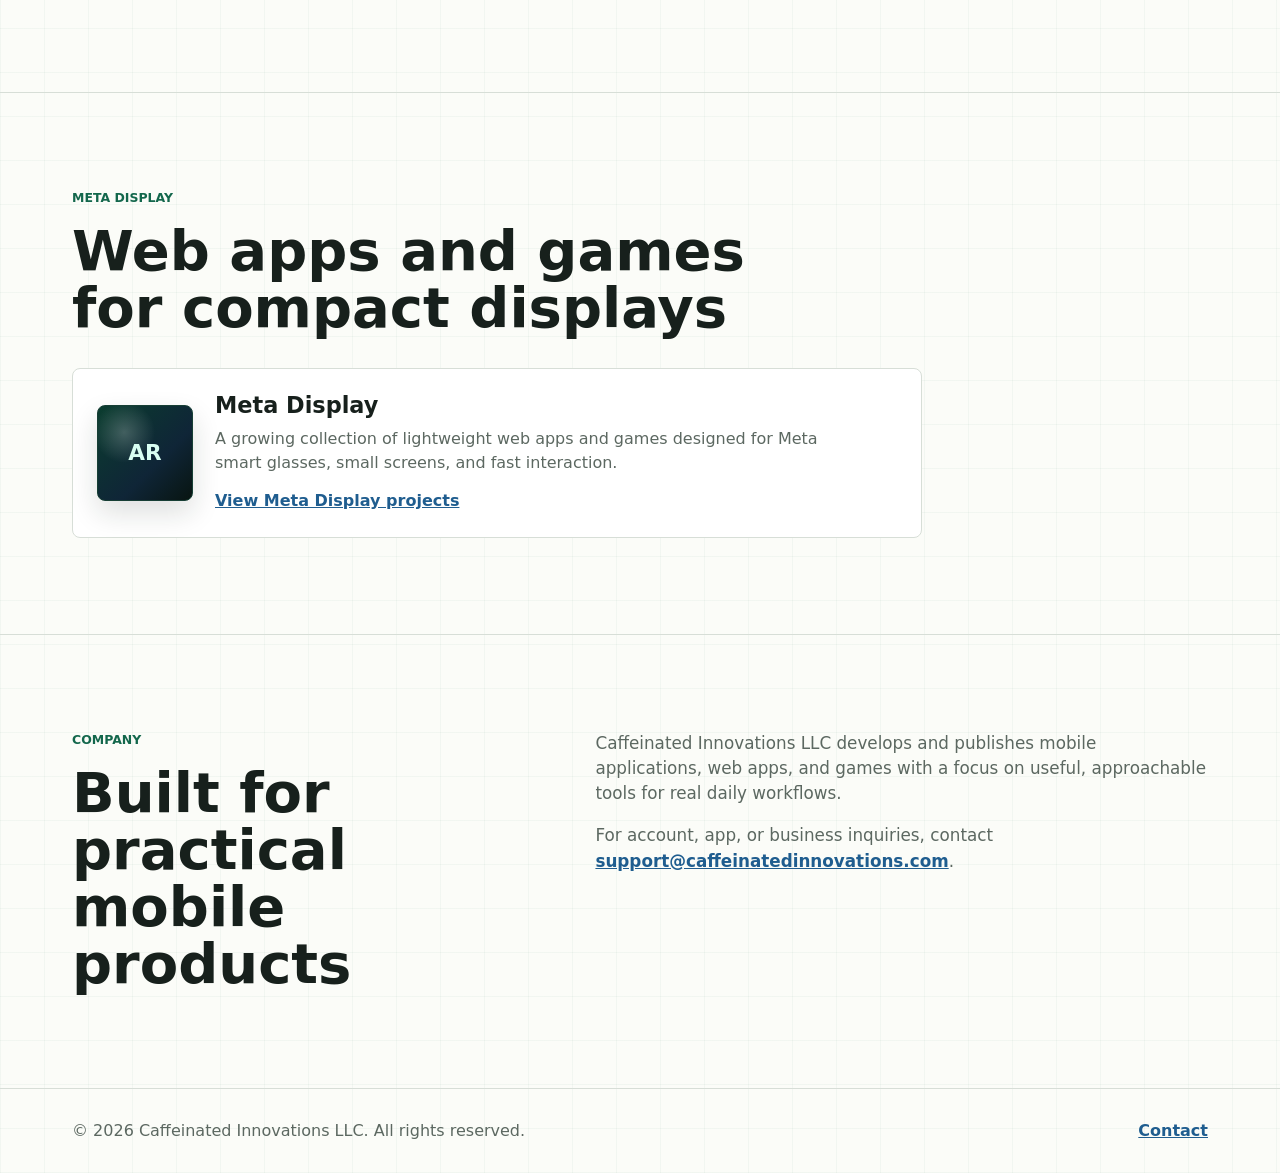
==== commit 22979a71: "Featured-app rotator; glasses arcade: 4 new games, plus-layout fixes Homepage: the hero "Featured ap" ====
--- a/index.html
+++ b/index.html
@@ -51,14 +51,68 @@
           </div>
         </div>
 
-        <aside class="app-highlight" aria-labelledby="featured-app-title">
-          <p class="eyebrow">Featured app</p>
-          <h2 id="featured-app-title">Ultimate Walk-Up Music</h2>
-          <p>
-            Custom walk-up music, player intros, and game-day audio for youth
-            baseball and softball teams.
-          </p>
-          <a href="https://ultimatewalkup.com/">Visit UltimateWalkUp.com</a>
+        <aside class="app-highlight" aria-label="Featured apps" data-rotator>
+          <p class="eyebrow">Featured apps</p>
+          <div class="featured-slides">
+            <div class="featured-slide active">
+              <img
+                class="featured-icon"
+                src="assets/ultimate-walk-up-icon.png"
+                alt=""
+                width="72"
+                height="72"
+              >
+              <h2>Ultimate Walk-Up Music</h2>
+              <p>
+                Custom walk-up music, player intros, and game-day audio for
+                youth baseball and softball teams.
+              </p>
+              <a href="https://ultimatewalkup.com/">Visit UltimateWalkUp.com</a>
+            </div>
+            <div class="featured-slide">
+              <img
+                class="featured-icon"
+                src="assets/best-bike-split-icon.png"
+                alt=""
+                width="72"
+                height="72"
+              >
+              <h2>Best Bike Split</h2>
+              <p>
+                Cycling race planning, pacing, workouts, and ride execution
+                on your phone.
+              </p>
+              <a href="https://apps.apple.com/us/app/best-bike-split/id6766100294">
+                View on the App Store
+              </a>
+            </div>
+            <div class="featured-slide">
+              <div class="app-mark featured-mark" aria-hidden="true">AR</div>
+              <h2>Meta Display</h2>
+              <p>
+                Lightweight web apps and games for Meta smart glasses,
+                compact displays, and fast interaction.
+              </p>
+              <a href="meta-display/">View Meta Display projects</a>
+            </div>
+          </div>
+          <div class="featured-dots">
+            <button
+              type="button"
+              class="dot active"
+              aria-label="Show Ultimate Walk-Up Music"
+            ></button>
+            <button
+              type="button"
+              class="dot"
+              aria-label="Show Best Bike Split"
+            ></button>
+            <button
+              type="button"
+              class="dot"
+              aria-label="Show Meta Display"
+            ></button>
+          </div>
         </aside>
       </section>
 
@@ -150,5 +204,55 @@
       <span>&copy; 2026 Caffeinated Innovations LLC. All rights reserved.</span>
       <a href="mailto:support@caffeinatedinnovations.com">Contact</a>
     </footer>
+
+    <script>
+      (function () {
+        var rotator = document.querySelector("[data-rotator]");
+        if (!rotator) return;
+        var slides = rotator.querySelectorAll(".featured-slide");
+        var dots = rotator.querySelectorAll(".featured-dots .dot");
+        var index = 0;
+        var timer = null;
+        var reducedMotion = window.matchMedia(
+          "(prefers-reduced-motion: reduce)"
+        ).matches;
+
+        function showSlide(n) {
+          index = n;
+          for (var i = 0; i < slides.length; i++) {
+            slides[i].classList.toggle("active", i === n);
+            dots[i].classList.toggle("active", i === n);
+          }
+        }
+
+        function play() {
+          if (reducedMotion || timer) return;
+          timer = window.setInterval(function () {
+            showSlide((index + 1) % slides.length);
+          }, 6000);
+        }
+
+        function pause() {
+          window.clearInterval(timer);
+          timer = null;
+        }
+
+        for (var i = 0; i < dots.length; i++) {
+          (function (n) {
+            dots[n].addEventListener("click", function () {
+              showSlide(n);
+              pause();
+              play();
+            });
+          })(i);
+        }
+
+        rotator.addEventListener("mouseenter", pause);
+        rotator.addEventListener("mouseleave", play);
+        rotator.addEventListener("focusin", pause);
+        rotator.addEventListener("focusout", play);
+        play();
+      })();
+    </script>
   </body>
 </html>
--- a/styles.css
+++ b/styles.css
@@ -212,6 +212,62 @@
 .app-highlight a {
   color: var(--blue);
   font-weight: 800;
+}
+
+.featured-slides {
+  display: grid;
+}
+
+.featured-slide {
+  grid-area: 1 / 1;
+  opacity: 0;
+  visibility: hidden;
+  transition: opacity 320ms ease;
+}
+
+.featured-slide.active {
+  opacity: 1;
+  visibility: visible;
+}
+
+.featured-icon {
+  display: block;
+  width: 72px;
+  height: 72px;
+  margin-bottom: 16px;
+  border-radius: 14px;
+  box-shadow: 0 12px 28px rgba(23, 32, 28, 0.14);
+}
+
+.app-mark.featured-mark {
+  width: 72px;
+  height: 72px;
+  margin-bottom: 16px;
+  font-size: 1.1rem;
+}
+
+.featured-dots {
+  display: flex;
+  gap: 8px;
+  margin-top: 18px;
+}
+
+.featured-dots .dot {
+  width: 10px;
+  height: 10px;
+  padding: 0;
+  border: 1px solid var(--green);
+  border-radius: 50%;
+  background: transparent;
+  cursor: pointer;
+}
+
+.featured-dots .dot:hover {
+  background: rgba(19, 103, 76, 0.35);
+}
+
+.featured-dots .dot.active {
+  background: var(--green);
 }
 
 .section {
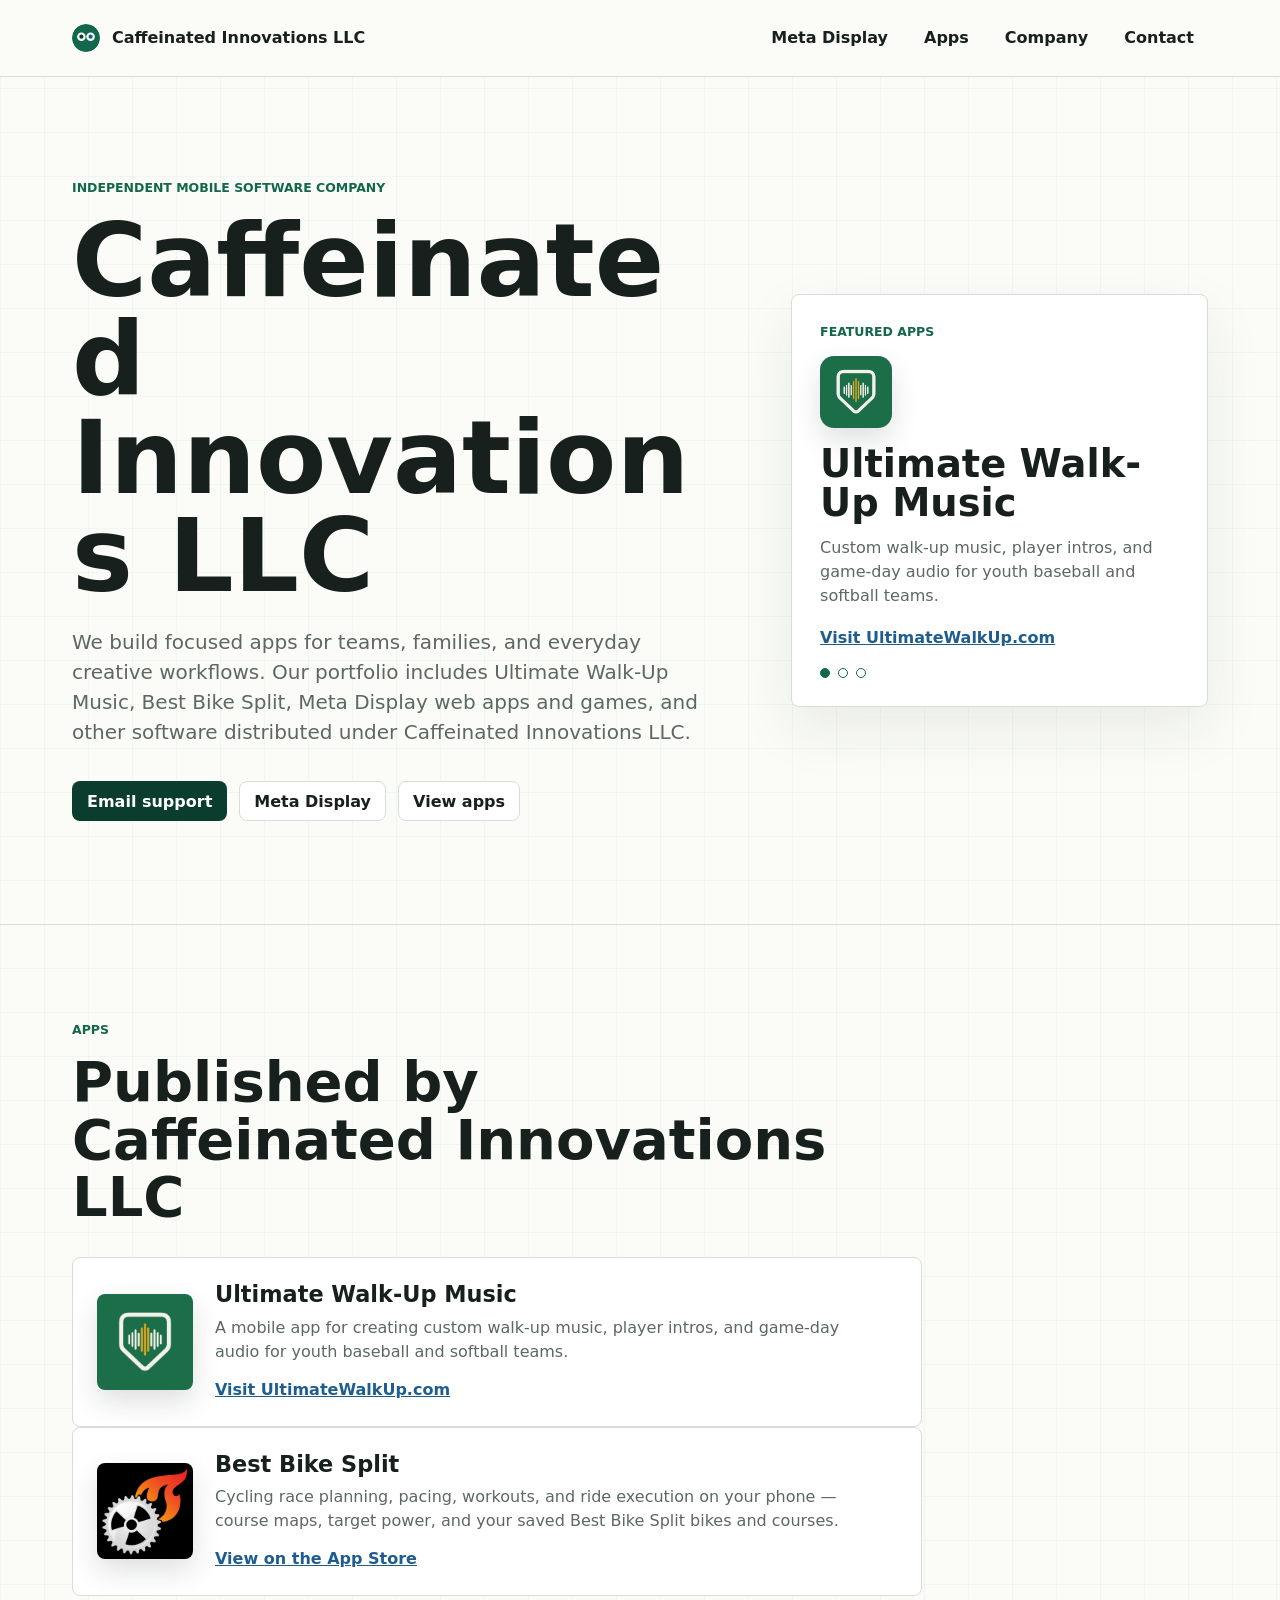
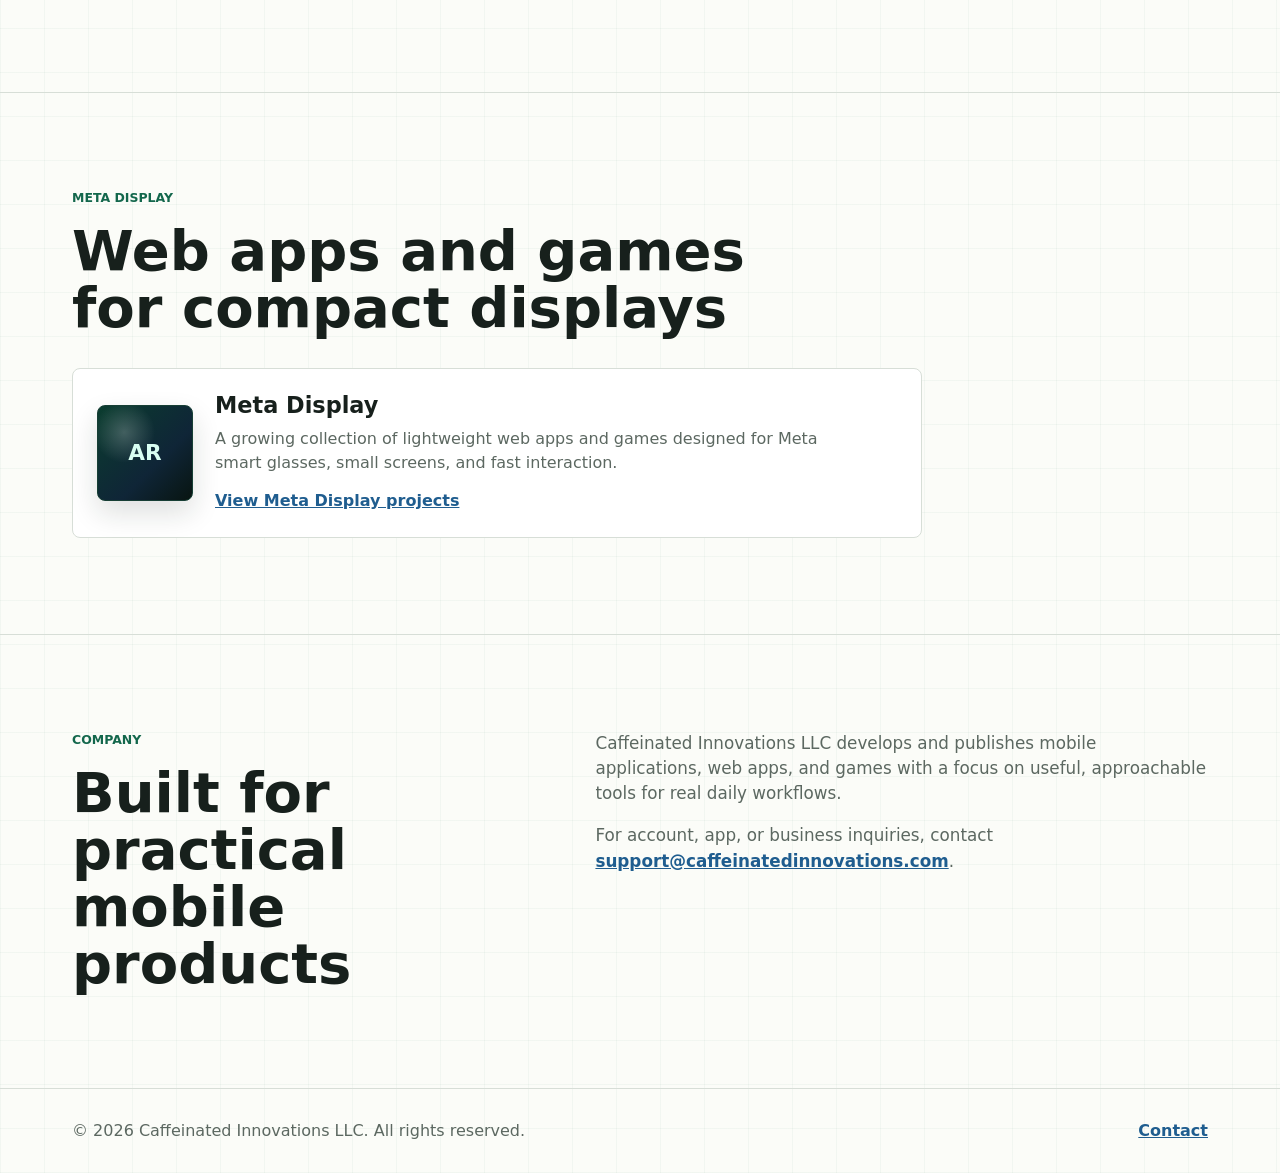
==== commit a20a2a8a: "Add Wide Awake logo + favicon set from Design.pdf Recreated the mark as vector per the spec (green #" ====
--- a/index.html
+++ b/index.html
@@ -16,11 +16,15 @@
     <meta property="og:type" content="website">
     <meta property="og:url" content="https://caffeinatedinnovations.com/">
     <link rel="canonical" href="https://caffeinatedinnovations.com/">
+    <link rel="icon" type="image/svg+xml" href="/favicon.svg">
+    <link rel="icon" sizes="32x32" href="/favicon-32.png">
+    <link rel="apple-touch-icon" href="/apple-touch-icon-180.png">
     <link rel="stylesheet" href="styles.css">
   </head>
   <body>
     <header class="site-header">
       <a class="brand" href="/" aria-label="Caffeinated Innovations home">
+        <img class="brand-mark" src="/favicon.svg" alt="" width="28" height="28">
         <span>Caffeinated Innovations LLC</span>
       </a>
       <nav aria-label="Primary navigation">
--- a/styles.css
+++ b/styles.css
@@ -68,6 +68,14 @@
   overflow: hidden;
   text-overflow: ellipsis;
   white-space: nowrap;
+}
+
+.brand-mark {
+  display: block;
+  width: 28px;
+  height: 28px;
+  flex-shrink: 0;
+  border-radius: 50%;
 }
 
 nav {
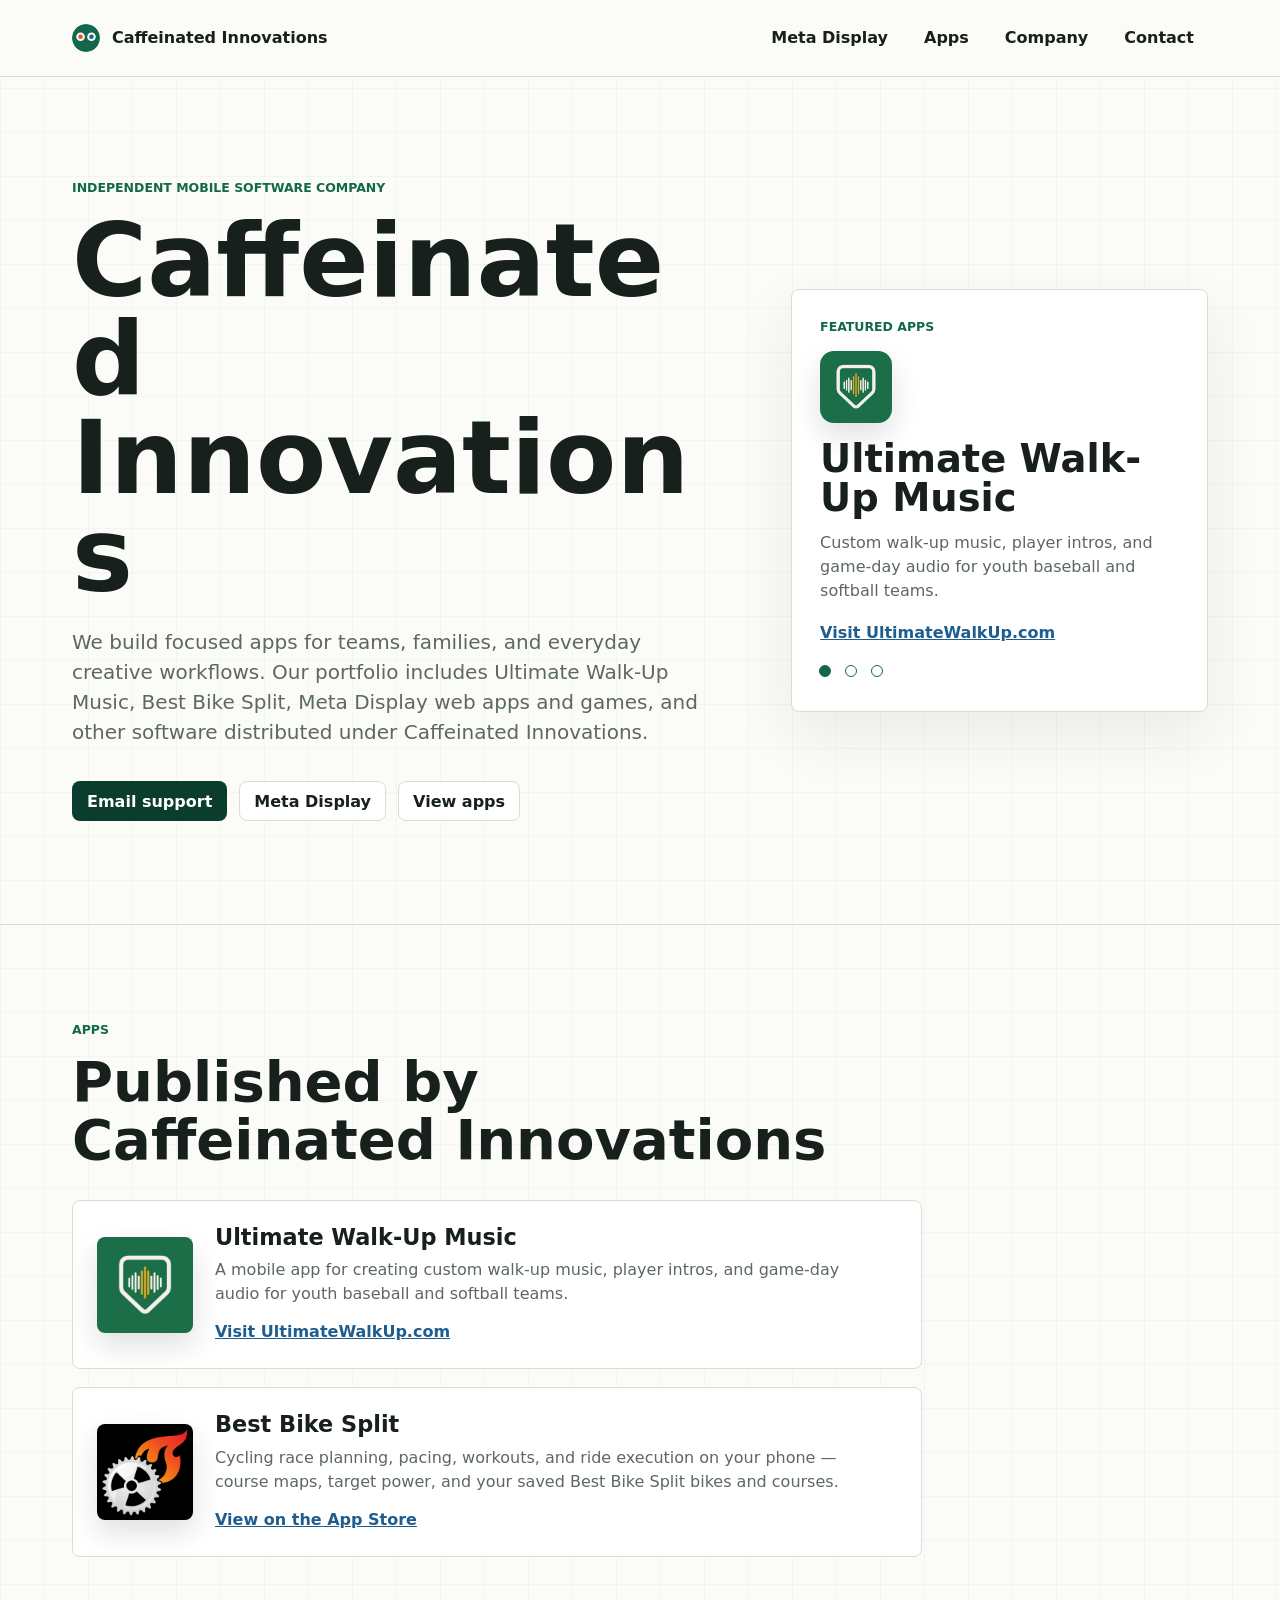
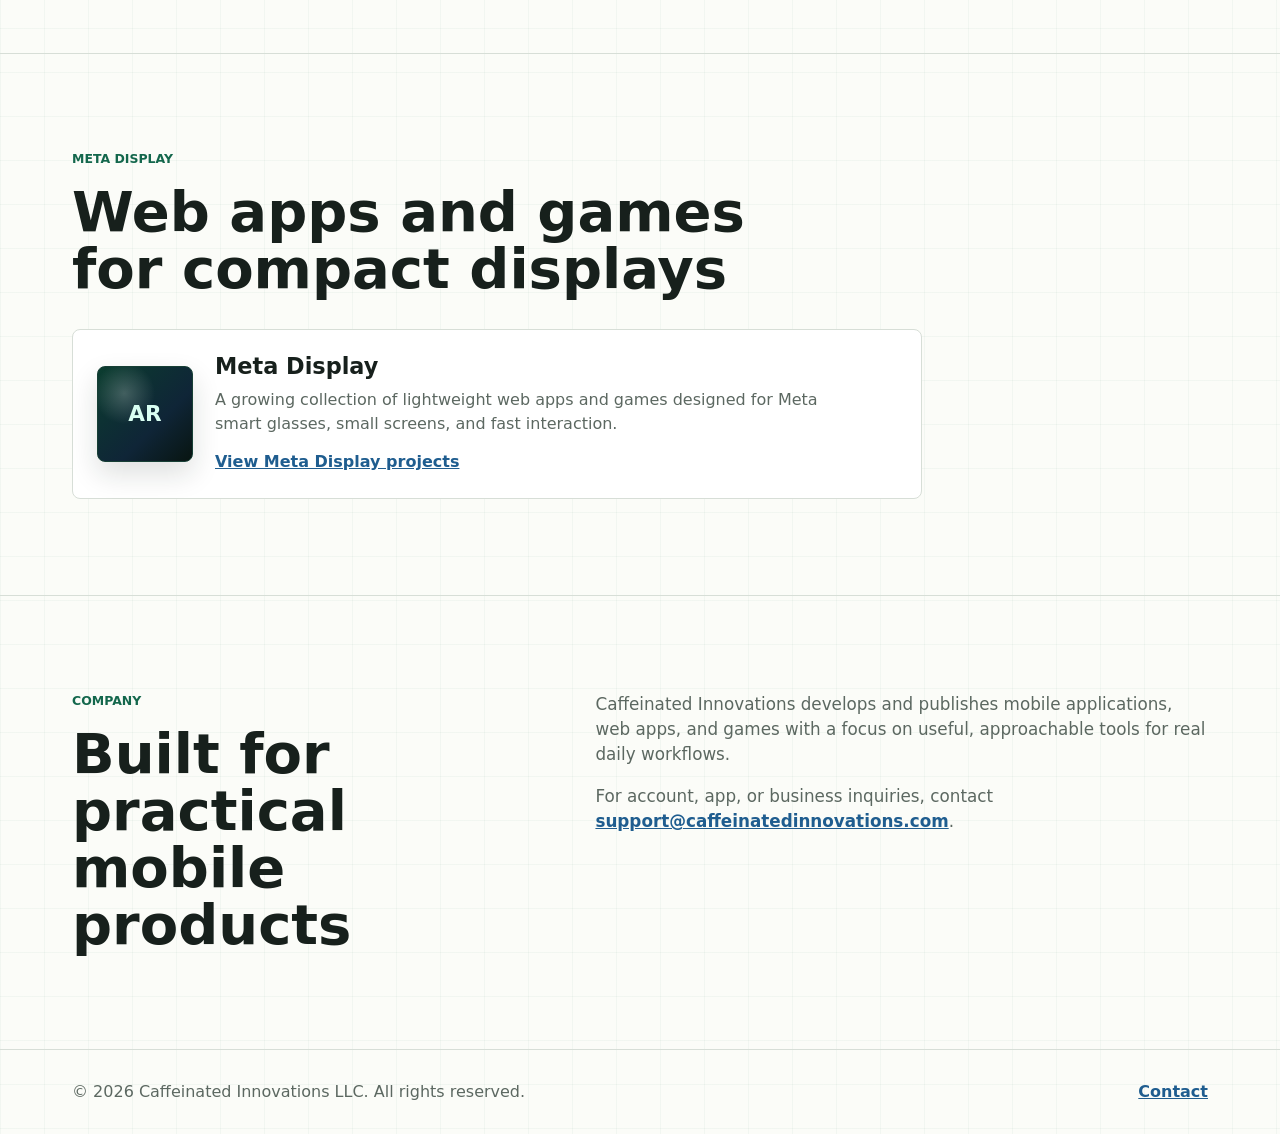
==== commit 4b986809: "Drop LLC from all copy except the copyright lines Titles, meta/og tags, header lockup, hero h1, sect" ====
--- a/index.html
+++ b/index.html
@@ -3,12 +3,12 @@
   <head>
     <meta charset="utf-8">
     <meta name="viewport" content="width=device-width, initial-scale=1">
-    <title>Caffeinated Innovations LLC</title>
+    <title>Caffeinated Innovations</title>
     <meta
       name="description"
-      content="Caffeinated Innovations LLC is an independent software company building mobile apps, web apps, and games, including Ultimate Walk-Up Music and Best Bike Split."
+      content="Caffeinated Innovations is an independent software company building mobile apps, web apps, and games, including Ultimate Walk-Up Music and Best Bike Split."
     >
-    <meta property="og:title" content="Caffeinated Innovations LLC">
+    <meta property="og:title" content="Caffeinated Innovations">
     <meta
       property="og:description"
       content="Independent software company building practical mobile apps, web apps, and games."
@@ -25,7 +25,7 @@
     <header class="site-header">
       <a class="brand" href="/" aria-label="Caffeinated Innovations home">
         <img class="brand-mark" src="/favicon.svg" alt="" width="28" height="28">
-        <span>Caffeinated Innovations LLC</span>
+        <span>Caffeinated Innovations</span>
       </a>
       <nav aria-label="Primary navigation">
         <a href="meta-display/">Meta Display</a>
@@ -39,12 +39,12 @@
       <section class="hero" aria-labelledby="company-title">
         <div class="hero-copy">
           <p class="eyebrow">Independent mobile software company</p>
-          <h1 id="company-title">Caffeinated Innovations LLC</h1>
+          <h1 id="company-title">Caffeinated Innovations</h1>
           <p class="intro">
             We build focused apps for teams, families, and everyday creative
             workflows. Our portfolio includes Ultimate Walk-Up Music, Best
             Bike Split, Meta Display web apps and games, and other software
-            distributed under Caffeinated Innovations LLC.
+            distributed under Caffeinated Innovations.
           </p>
           <div class="hero-actions" aria-label="Company contact options">
             <a class="button primary" href="mailto:support@caffeinatedinnovations.com">
@@ -123,7 +123,7 @@
       <section id="apps" class="section" aria-labelledby="apps-title">
         <div class="section-heading">
           <p class="eyebrow">Apps</p>
-          <h2 id="apps-title">Published by Caffeinated Innovations LLC</h2>
+          <h2 id="apps-title">Published by Caffeinated Innovations</h2>
         </div>
 
         <div class="app-card">
@@ -192,7 +192,7 @@
         </div>
         <div class="company-copy">
           <p>
-            Caffeinated Innovations LLC develops and publishes mobile
+            Caffeinated Innovations develops and publishes mobile
             applications, web apps, and games with a focus on useful,
             approachable tools for real daily workflows.
           </p>
--- a/styles.css
+++ b/styles.css
@@ -256,25 +256,43 @@
 
 .featured-dots {
   display: flex;
-  gap: 8px;
-  margin-top: 18px;
-}
-
+  gap: 2px;
+  margin-top: 14px;
+  margin-left: -7px;
+}
+
+/* 24px hit target; the visible 10px dot is drawn inside it. */
 .featured-dots .dot {
-  width: 10px;
-  height: 10px;
+  position: relative;
+  width: 24px;
+  height: 24px;
   padding: 0;
-  border: 1px solid var(--green);
+  border: none;
   border-radius: 50%;
   background: transparent;
   cursor: pointer;
 }
 
-.featured-dots .dot:hover {
+.featured-dots .dot::after {
+  content: "";
+  position: absolute;
+  inset: 0;
+  margin: auto;
+  width: 10px;
+  height: 10px;
+  border: 1px solid var(--green);
+  border-radius: 50%;
+}
+
+.featured-dots .dot:hover::after {
   background: rgba(19, 103, 76, 0.35);
 }
 
-.featured-dots .dot.active {
+.featured-dots .dot:focus-visible::after {
+  box-shadow: 0 0 0 3px rgba(19, 103, 76, 0.25);
+}
+
+.featured-dots .dot.active::after {
   background: var(--green);
 }
 
@@ -298,6 +316,10 @@
   border: 1px solid var(--line);
   border-radius: 8px;
   background: var(--white);
+}
+
+.app-card + .app-card {
+  margin-top: 18px;
 }
 
 .app-icon {
